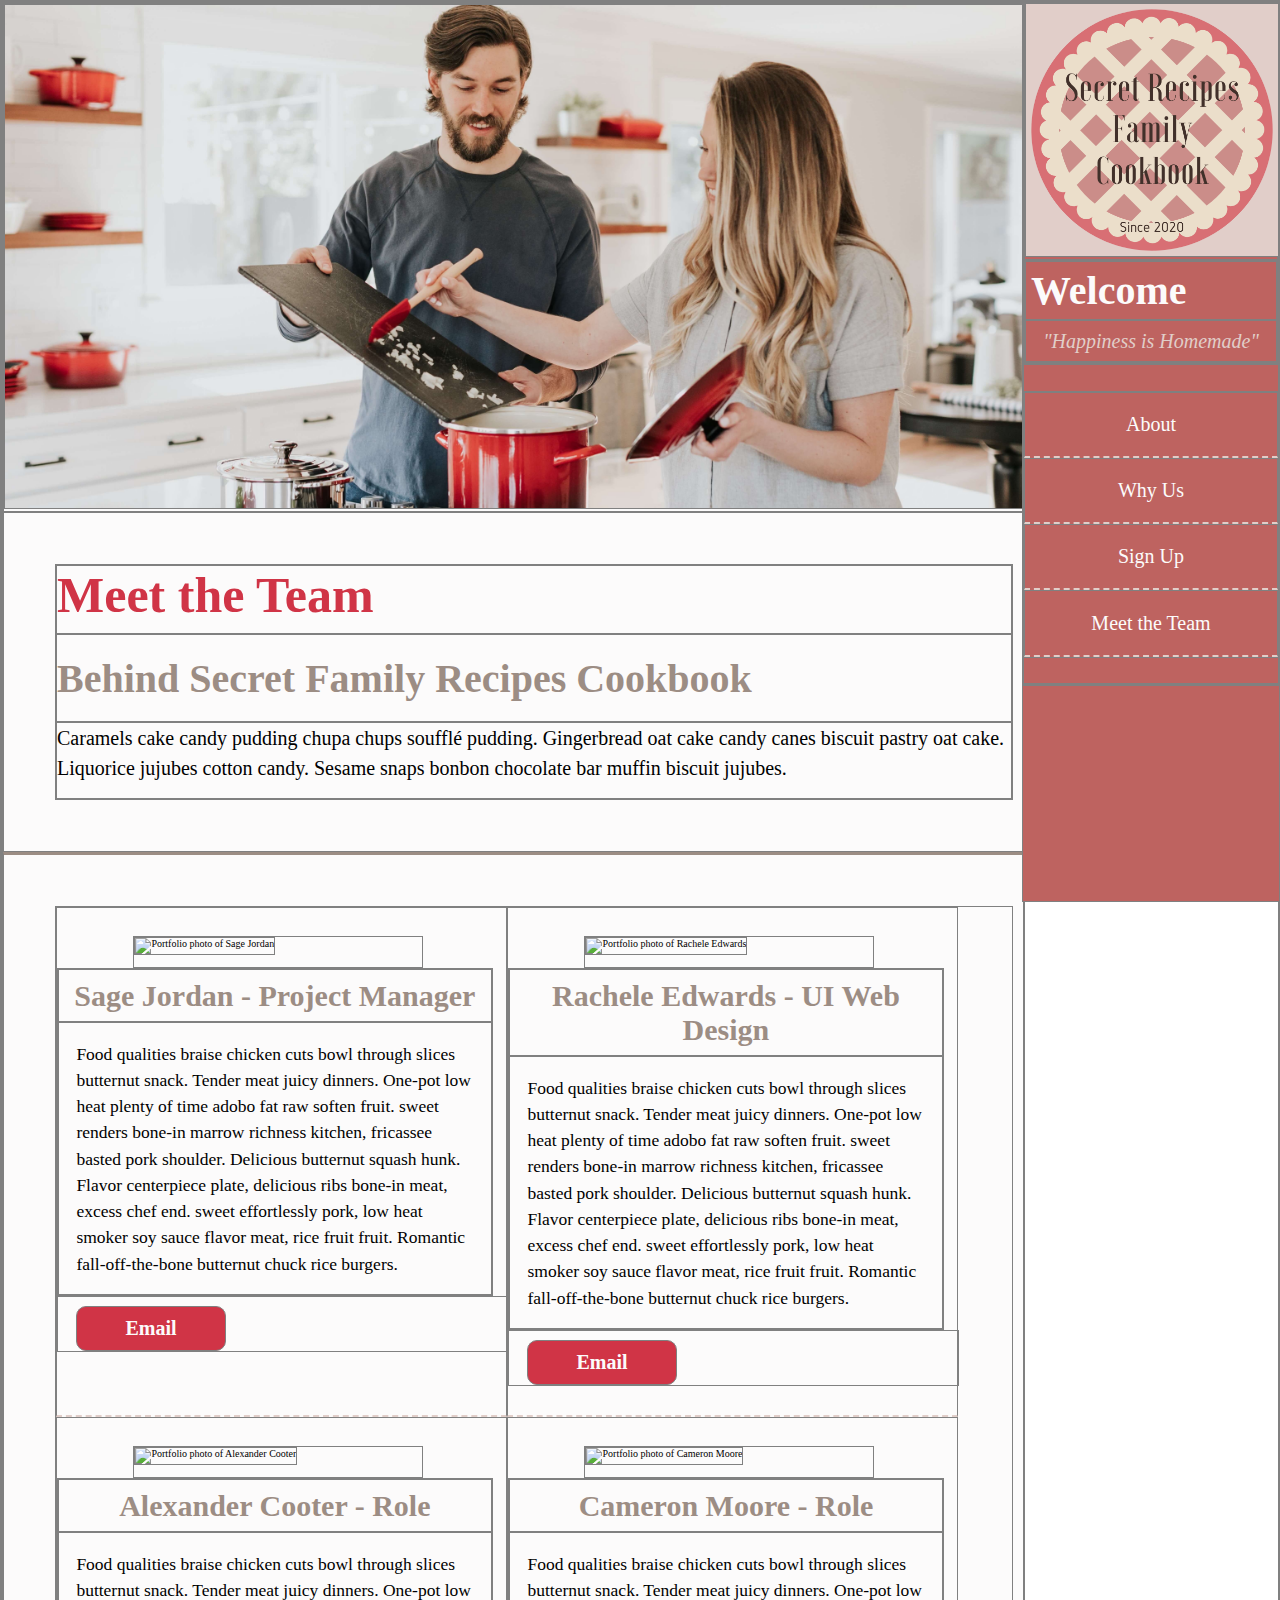
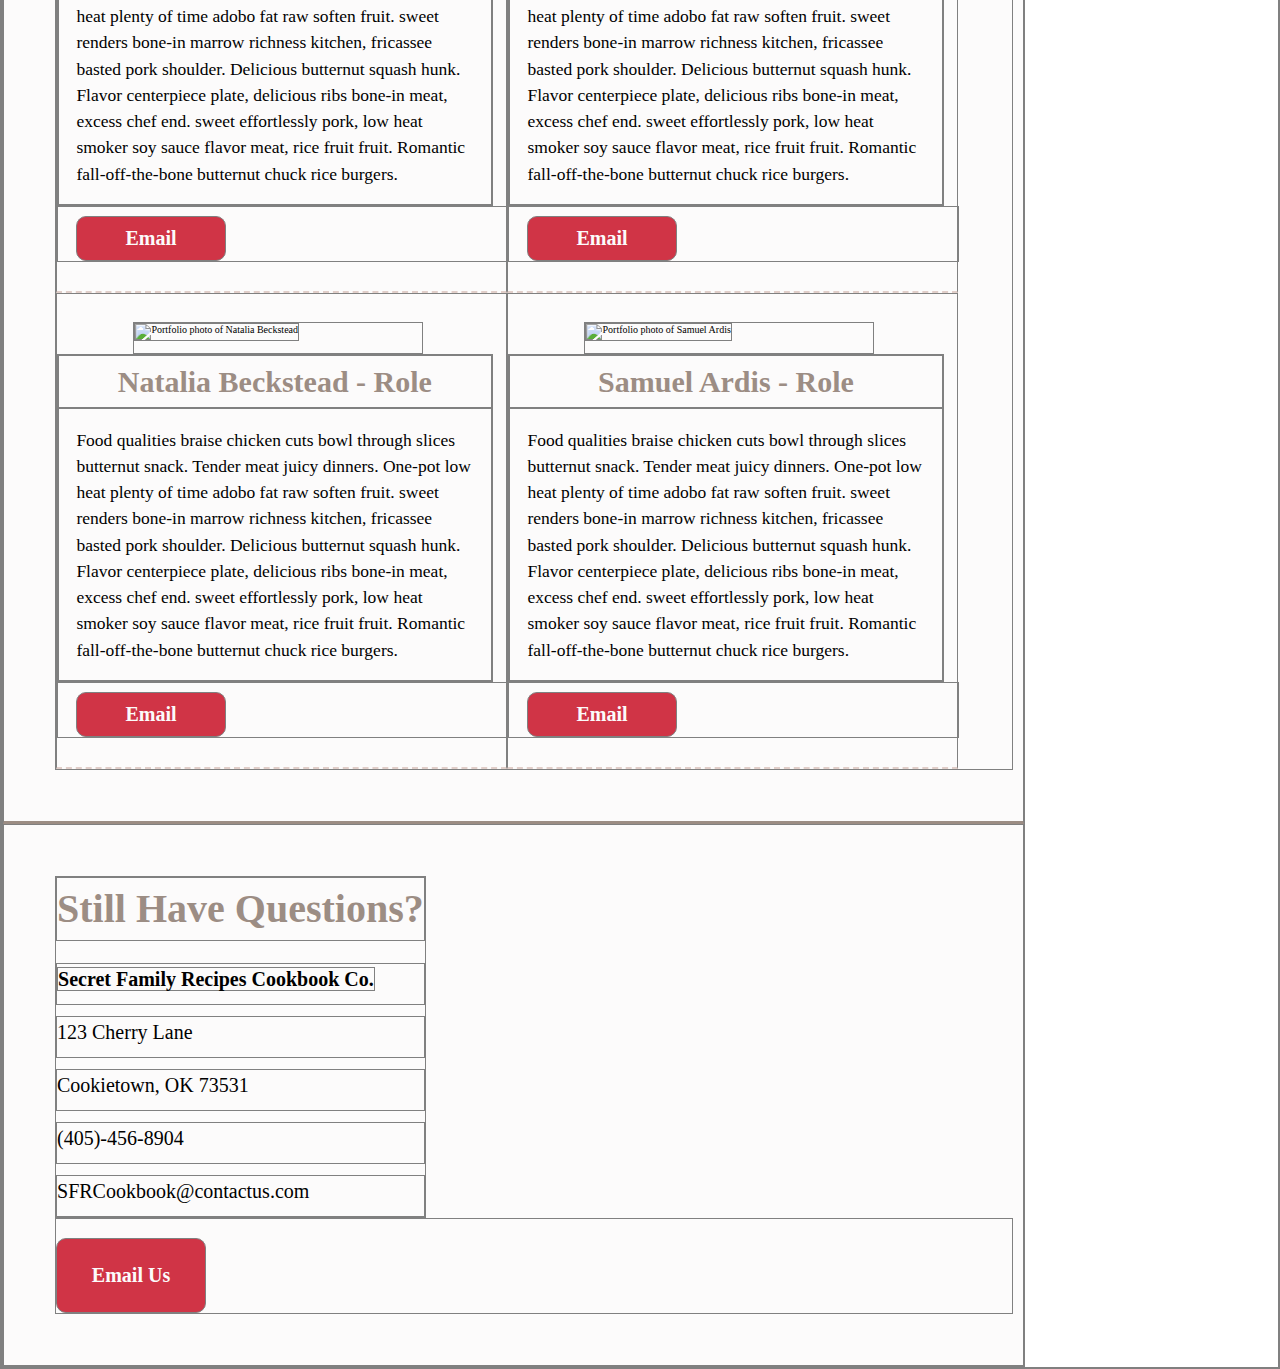
==== team.html @ ef9cd6f6 "fixed variables less to match my styling--found style we're sticking with as far as buttons and nav " ====
<!--HAS HTML INSIDE-->
<!doctype html>
<html land="en">
    <head> <!--has viewport meta's, title page and refs-->
        <meta name="viewport" content="width=device-width, initial-scale=1.0">
        <meta charset="utf-8">

        <title>Meat the Team - SFR Cookbook</title>
        <link rel="stylesheet" href="css/index.css">
    </head>
    
    <body><!--Actual Page-->
        <div class="left-side">
            <div id="content-image">
                <img src="images/header-team.jpg" alt="Freshly baked berry pie on white counter top with flowers, berries and kitchen supplies lying close.">
            </div>

            <section class="content" id="about">
                <div>
                    <h1>Meet the Team</h1>
                    <h2>Behind Secret Family Recipes Cookbook</h2>
                    <p>Caramels cake candy pudding chupa chups soufflé pudding. Gingerbread oat cake candy canes biscuit pastry oat cake. Liquorice jujubes cotton candy. Sesame snaps bonbon chocolate bar muffin biscuit jujubes.</p>
                </div>
            </section><!--end of content-about-->

            <section class="content" id= "whyUs">
                <!-- <div class="heading">
                    <h2>Why Us</h2>
                    <p>Lollipop apple pie cake sweet pie sweet marzipan tart candy canes. Macaroon jelly-o marshmallow carrot cake. Liquorice danish halvah toffee jelly beans wafer. Lemon drops cookie carrot cake.</p>
                </div>end of heading div -->
                <div class="blocks">
                    <div class="person one">
                        <div class="portfolio a">
                            <img src="https://ca.slack-edge.com/T4JUEB3ME-UG0RALX16-4eb2d98cbeb3-512" alt="Portfolio photo of Sage Jordan">
                        </div><!--end of image in div-->
                        <div class="words">
                            <h3 class = "team">Sage Jordan - Project Manager</h3>
                            <p>Food qualities braise chicken cuts bowl through slices butternut snack. Tender meat juicy dinners. One-pot low heat plenty of time adobo fat raw soften fruit. sweet renders bone-in marrow richness kitchen, fricassee basted pork shoulder. Delicious butternut squash hunk. Flavor centerpiece plate, delicious ribs bone-in meat, excess chef end. sweet effortlessly pork, low heat smoker soy sauce flavor meat, rice fruit fruit. Romantic fall-off-the-bone butternut chuck rice burgers.</p>
                        </div><!--end of heading and paragraph of persons-->
                        <div class ='buttonsNThings'>
                            <button>Email</button> 
                        </div><!--words, labels, buttons-->
                    </div><!--end of person one block-->
                    
                    <div class="person two">
                        <div class="portfolio b">
                            <img src="https://ca.slack-edge.com/T4JUEB3ME-URP5Y3HU0-9998a18fb4a8-512" alt="Portfolio photo of Rachele Edwards">
                        </div><!--end of portfolio in div-->
                        <div class="words">
                            <h3 class = "team">Rachele Edwards - UI Web Design</h3>
                            <p>Food qualities braise chicken cuts bowl through slices butternut snack. Tender meat juicy dinners. One-pot low heat plenty of time adobo fat raw soften fruit. sweet renders bone-in marrow richness kitchen, fricassee basted pork shoulder. Delicious butternut squash hunk. Flavor centerpiece plate, delicious ribs bone-in meat, excess chef end. sweet effortlessly pork, low heat smoker soy sauce flavor meat, rice fruit fruit. Romantic fall-off-the-bone butternut chuck rice burgers.</p>
                        </div><!--end of heading and paragraph of persons-->
                        <div class ='buttonsNThings'>
                            <button>Email</button> 
                        </div><!--words, labels, buttons-->
                    </div><!--end of person two block-->

                    <div class="person three">
                        <div class="portfolio c">
                            <img src="https://ca.slack-edge.com/T4JUEB3ME-UNTKQ3P18-fc8bd0d68914-512" alt="Portfolio photo of Alexander Cooter">
                        </div><!--end of portfolio in div-->
                        <div class="words">
                            <h3 class = "team">Alexander Cooter - Role</h3>
                            <p>Food qualities braise chicken cuts bowl through slices butternut snack. Tender meat juicy dinners. One-pot low heat plenty of time adobo fat raw soften fruit. sweet renders bone-in marrow richness kitchen, fricassee basted pork shoulder. Delicious butternut squash hunk. Flavor centerpiece plate, delicious ribs bone-in meat, excess chef end. sweet effortlessly pork, low heat smoker soy sauce flavor meat, rice fruit fruit. Romantic fall-off-the-bone butternut chuck rice burgers.</p>
                        </div><!--end of heading and paragraph of persons-->
                        <div class ='buttonsNThings'>
                            <button>Email</button> 
                        </div><!--words, labels, buttons-->
                    </div><!--end of person three block-->

                    <div class="person four">
                        <div class="portfolio d">
                            <img src="https://ca.slack-edge.com/T4JUEB3ME-UJV1JE45T-803254a4ac67-512" alt="Portfolio photo of Cameron Moore">
                        </div><!--end of portfolio in div-->
                        <div class="words">
                            <h3 class = "team">Cameron Moore - Role</h3>
                            <p>Food qualities braise chicken cuts bowl through slices butternut snack. Tender meat juicy dinners. One-pot low heat plenty of time adobo fat raw soften fruit. sweet renders bone-in marrow richness kitchen, fricassee basted pork shoulder. Delicious butternut squash hunk. Flavor centerpiece plate, delicious ribs bone-in meat, excess chef end. sweet effortlessly pork, low heat smoker soy sauce flavor meat, rice fruit fruit. Romantic fall-off-the-bone butternut chuck rice burgers.</p>
                        </div><!--end of heading and paragraph of persons-->
                        <div class ='buttonsNThings'>
                            <button>Email</button> 
                        </div><!--words, labels, buttons-->
                    </div><!--end of person four block-->

                    <div class="person five">
                        <div class="portfolio e">
                            <img src="https://ca.slack-edge.com/T4JUEB3ME-UQDMXCM17-2a3d123dca3d-512" alt="Portfolio photo of Natalia Beckstead">
                        </div><!--end of portfolio in div-->
                        <div class="words">
                            <h3 class = "team">Natalia Beckstead - Role</h3>
                            <p>Food qualities braise chicken cuts bowl through slices butternut snack. Tender meat juicy dinners. One-pot low heat plenty of time adobo fat raw soften fruit. sweet renders bone-in marrow richness kitchen, fricassee basted pork shoulder. Delicious butternut squash hunk. Flavor centerpiece plate, delicious ribs bone-in meat, excess chef end. sweet effortlessly pork, low heat smoker soy sauce flavor meat, rice fruit fruit. Romantic fall-off-the-bone butternut chuck rice burgers.</p>
                        </div><!--end of heading and paragraph of persons-->
                        <div class ='buttonsNThings'>
                            <button>Email</button> 
                        </div><!--words, labels, buttons-->
                    </div><!--end of person five block-->

                    <div class="person six">
                        <div class="portfolio f">
                            <img src="https://ca.slack-edge.com/T4JUEB3ME-UJNMY043G-ea99536703ff-512" alt="Portfolio photo of Samuel Ardis">
                        </div><!--end of portfolio in div-->
                        <div class="words">
                            <h3 class = "team">Samuel Ardis - Role</h3>
                            <p>Food qualities braise chicken cuts bowl through slices butternut snack. Tender meat juicy dinners. One-pot low heat plenty of time adobo fat raw soften fruit. sweet renders bone-in marrow richness kitchen, fricassee basted pork shoulder. Delicious butternut squash hunk. Flavor centerpiece plate, delicious ribs bone-in meat, excess chef end. sweet effortlessly pork, low heat smoker soy sauce flavor meat, rice fruit fruit. Romantic fall-off-the-bone butternut chuck rice burgers.</p>
                        </div><!--end of heading and paragraph of persons-->
                        <div class ='buttonsNThings'>
                            <button>Email</button> 
                        </div><!--words, labels, buttons-->
                    </div><!--end of person six block-->

                </div><!-- end of blocks-->
            </section><!--End of why us section-->

            <section class="content" id ="questions">
                <div class="heading">
                    <h2>Still Have Questions?</h2>
                    <br><br>
                    <p><b>Secret Family Recipes Cookbook Co.</b></p><br>
                    <p>123 Cherry Lane</p><br>
                    <p>Cookietown, OK 73531</p><br>
                    <p>(405)-456-8904</p><br>
                    <p>SFRCookbook@contactus.com</p>
                </div><!--end of heading div-->
                <div class ='buttonsNThings'>
                    <button>Email Us</button> 
                </div><!--words, labels, buttons-->
            </section><!--Sign up section-->
        </div><!--end of left-side div-->
        <div class="right-side">
            <div class="top">
                <div class="logo">
                    <img src="images/logo.png" alt="Secret Family Receipes Cookbook logo--Company name and est. 2020 over pie symbol">
                </div><!--end of logo-->

                <div>
                    <h2>Welcome</h2>
                    <p>"Happiness is Homemade"</p>
                </div><!--end of Welcome div-->

            </div><!--end of Top Div-->
            <div class="links">
                <nav>
                    <a href="index.html">About</a>
                    <a href="index.html">Why Us</a>
                    <a href="index.html">Sign Up</a>
                    <a href="team.html">Meet the Team</a>
                </nav>
            </div><!--end of links div-->
        
            <footer><!--Footer Section-->
                <!-- <ul class="icons">
                    <li></li>
                    <li></li>
                    <li></li>
                    <li></li>
                </ul> -->
            </footer>
        </div><!--End of Right Side-->
        

    </body>
</html>
---- css/index.css ----
.test {
  border: 1px solid red;
}
.padding2 {
  padding: 2%;
}
* {
  box-sizing: border box;
  margin: 0;
  padding: 0;
  max-width: 100%;
  border: 1px solid grey;
}
@font-face {
  font-family: 'Montserrat';
  font-style: normal;
  font-weight: 300;
  font-display: swap;
  src: local('Montserrat Light'), local('Montserrat-Light'), url(https://fonts.gstatic.com/s/montserrat/v14/JTURjIg1_i6t8kCHKm45_cJD3gnD-w.ttf) format('truetype');
}
@font-face {
  font-family: 'Glass Antiqua';
  font-style: normal;
  font-weight: 400;
  font-display: swap;
  src: local('Glass Antiqua'), local('GlassAntiqua-Regular'), url(https://fonts.gstatic.com/s/glassantiqua/v7/xfu30Wr0Wn3NOQM2piC0uXOjrLj6Mw.ttf) format('truetype');
}
@font-face {
  font-family: 'Abril Fatface';
  font-style: normal;
  font-weight: 400;
  font-display: swap;
  src: local('Abril Fatface'), local('AbrilFatface-Regular'), url(https://fonts.gstatic.com/s/abrilfatface/v11/zOL64pLDlL1D99S8g8PtiKchq-dmiA.ttf) format('truetype');
}
html {
  font-size: 62.5%;
}
h1 {
  font-size: 5rem;
  font-family: 'Abril Fatface';
  color: #D03446;
}
@media (max-width: 800px) {
  h1 {
    font-size: 4.5rem;
    text-align: center;
  }
}
@media (max-width: 600px) {
  h1 {
    font-size: 3.5rem;
  }
}
h2,
h3 {
  font-family: 'Glass Antiqua';
  font-size: 4rem;
  color: #9C8D84;
  padding-bottom: 10px;
}
@media (max-width: 800px) {
  h2,
  h3 {
    font-size: 3.5rem;
    text-align: center;
  }
}
@media (max-width: 600px) {
  h2,
  h3 {
    font-size: 3.5rem;
  }
}
h3 {
  font-size: 3rem;
}
@media (max-width: 800px) {
  h3 {
    font-size: 2.7rem;
  }
}
@media (max-width: 600px) {
  h3 {
    font-size: 1.7rem;
  }
}
p,
a {
  font-size: 2rem;
  font-family: 'Montserrat';
}
@media (max-width: 800px) {
  p,
  a {
    text-align: center;
  }
}
p {
  line-height: 1.5;
  padding-bottom: 10px;
}
img {
  max-width: 100%;
  height: auto;
}
body {
  display: flex;
}
body .left-side {
  width: 80%;
  margin: 0 0;
  background-color: #FCFBFB;
}
@media (max-width: 800px) {
  body .left-side {
    width: 75%;
  }
}
@media (max-width: 600px) {
  body .left-side {
    width: 70%;
  }
}
body .left-side section {
  display: flex;
  flex-wrap: wrap;
}
.right-side {
  background-color: #BE6360;
  width: 20%;
  height: 100%;
  top: 0;
  right: 0;
  position: fixed;
}
.right-side h2 {
  color: #FCFBFB;
  padding: 2%;
}
.right-side p {
  font-style: italic;
  text-align: center;
  padding: 2%;
  color: #E1CEC9;
}
@media (max-width: 600px) {
  .right-side p {
    font-size: medium;
  }
}
.right-side .links nav {
  display: flex;
  justify-content: center;
  align-items: center;
  flex-direction: column;
  margin: 10% 0;
}
.right-side .links nav a {
  color: #FCFBFB;
  text-decoration: none;
  width: 100%;
  padding: 8% 0%;
  text-align: center;
  border-bottom: 2px dashed #E1CEC9;
}
.right-side .links nav a:hover {
  color: #D03446;
  background-color: #FCFBFB;
}
@media (max-width: 600px) {
  .right-side .links nav a {
    padding: 12% 0;
  }
}
.right-side footer {
  display: flex;
  justify-content: center;
  align-items: center;
}
@media (max-width: 800px) {
  .right-side {
    width: 25%;
  }
}
@media (max-width: 600px) {
  .right-side {
    width: 30%;
  }
}
.content {
  padding: 5% 1% 5% 5%;
}
.content h1 {
  padding-bottom: 1%;
}
.content h2,
.content h3 {
  padding: 2% 0;
}
#about p {
  padding-bottom: 15px;
}
.reason {
  display: flex;
  border-bottom: 2px dashed #E1CEC9;
  padding: 3% 0;
}
@media (max-width: 600px) {
  .reason {
    flex-direction: column;
    padding: 0;
  }
}
#whyUs {
  border-top: 3px solid #9C8D84;
  border-bottom: 3px solid #9C8D84;
}
#whyUs .image {
  height: 345px;
}
#whyUs .image img {
  width: 75%;
  height: 100%;
  object-fit: contain;
}
@media (max-width: 800px) {
  #whyUs .image img {
    width: 90%;
  }
}
@media (max-width: 600px) {
  #whyUs .image img {
    width: 100%;
  }
}
#whyUs .words {
  margin-right: 3%;
}
@media (max-width: 600px) {
  #whyUs .words h3 {
    font-size: 2.9rem;
  }
}
#whyUs .words p {
  font-size: 1.75rem;
}
.buttonsNThings {
  width: 100%;
}
@media (max-width: 800px) {
  .buttonsNThings {
    display: flex;
    justify-content: center;
  }
}
.buttonsNThings button {
  background-color: #D03446;
  color: #FCFBFB;
  width: 150px;
  height: 75px;
  font-size: 2rem;
  border-radius: 10px;
  font-family: 'Montserrat';
  font-weight: bolder;
  margin: 2% 0 0;
}
.buttonsNThings button:hover {
  background-color: #FCFBFB;
  color: #D03446;
  border: 1px solid #D03446;
}
@media (max-width: 800px) {
  .buttonsNThings button {
    background-color: #D03446;
    color: #FCFBFB;
    width: 200px;
    height: 75px;
    font-size: 2rem;
    border-radius: 10px;
    font-family: 'Montserrat';
    font-weight: bolder;
    margin: 2% 0 0;
  }
  .buttonsNThings button:hover {
    background-color: #FCFBFB;
    color: #D03446;
    border: 1px solid #D03446;
  }
}
.blocks {
  display: flex;
  flex-wrap: wrap;
}
@media (max-width: 800px) {
  .blocks {
    flex-direction: column;
  }
}
.blocks .person {
  display: flex;
  flex-direction: column;
  width: 47%;
  border-bottom: 2px dashed #E1CEC9;
  padding: 3% 0;
}
@media (max-width: 800px) {
  .blocks .person {
    width: 100%;
  }
}
.blocks .person .portfolio {
  width: 64%;
  margin-left: 17%;
}
.blocks .person .portfolio img {
  margin-bottom: 4%;
}
.blocks .person .team {
  text-align: center;
}
.blocks .person p {
  padding: 4%;
}
.blocks .person button {
  background-color: #D03446;
  color: #FCFBFB;
  width: 150px;
  height: 45px;
  font-size: 2rem;
  border-radius: 10px;
  font-family: 'Montserrat';
  font-weight: bolder;
  margin: 2% 0 0;
  margin-left: 4%;
}
.blocks .person button:hover {
  background-color: #FCFBFB;
  color: #D03446;
  border: 1px solid #D03446;
}
.blocks .person button:hover {
  background-color: #4A3731;
  color: #FCFBFB;
  border: none;
}
@media (max-width: 800px) {
  .blocks .person button {
    background-color: #D03446;
    color: #FCFBFB;
    width: 200px;
    height: 50px;
    font-size: 2.3rem;
    border-radius: 10px;
    font-family: 'Montserrat';
    font-weight: bolder;
    margin: 2% 0 0;
  }
  .blocks .person button:hover {
    background-color: #FCFBFB;
    color: #D03446;
    border: 1px solid #D03446;
  }
}
@media (max-width: 800px) {
  .heading {
    width: 100%;
  }
}
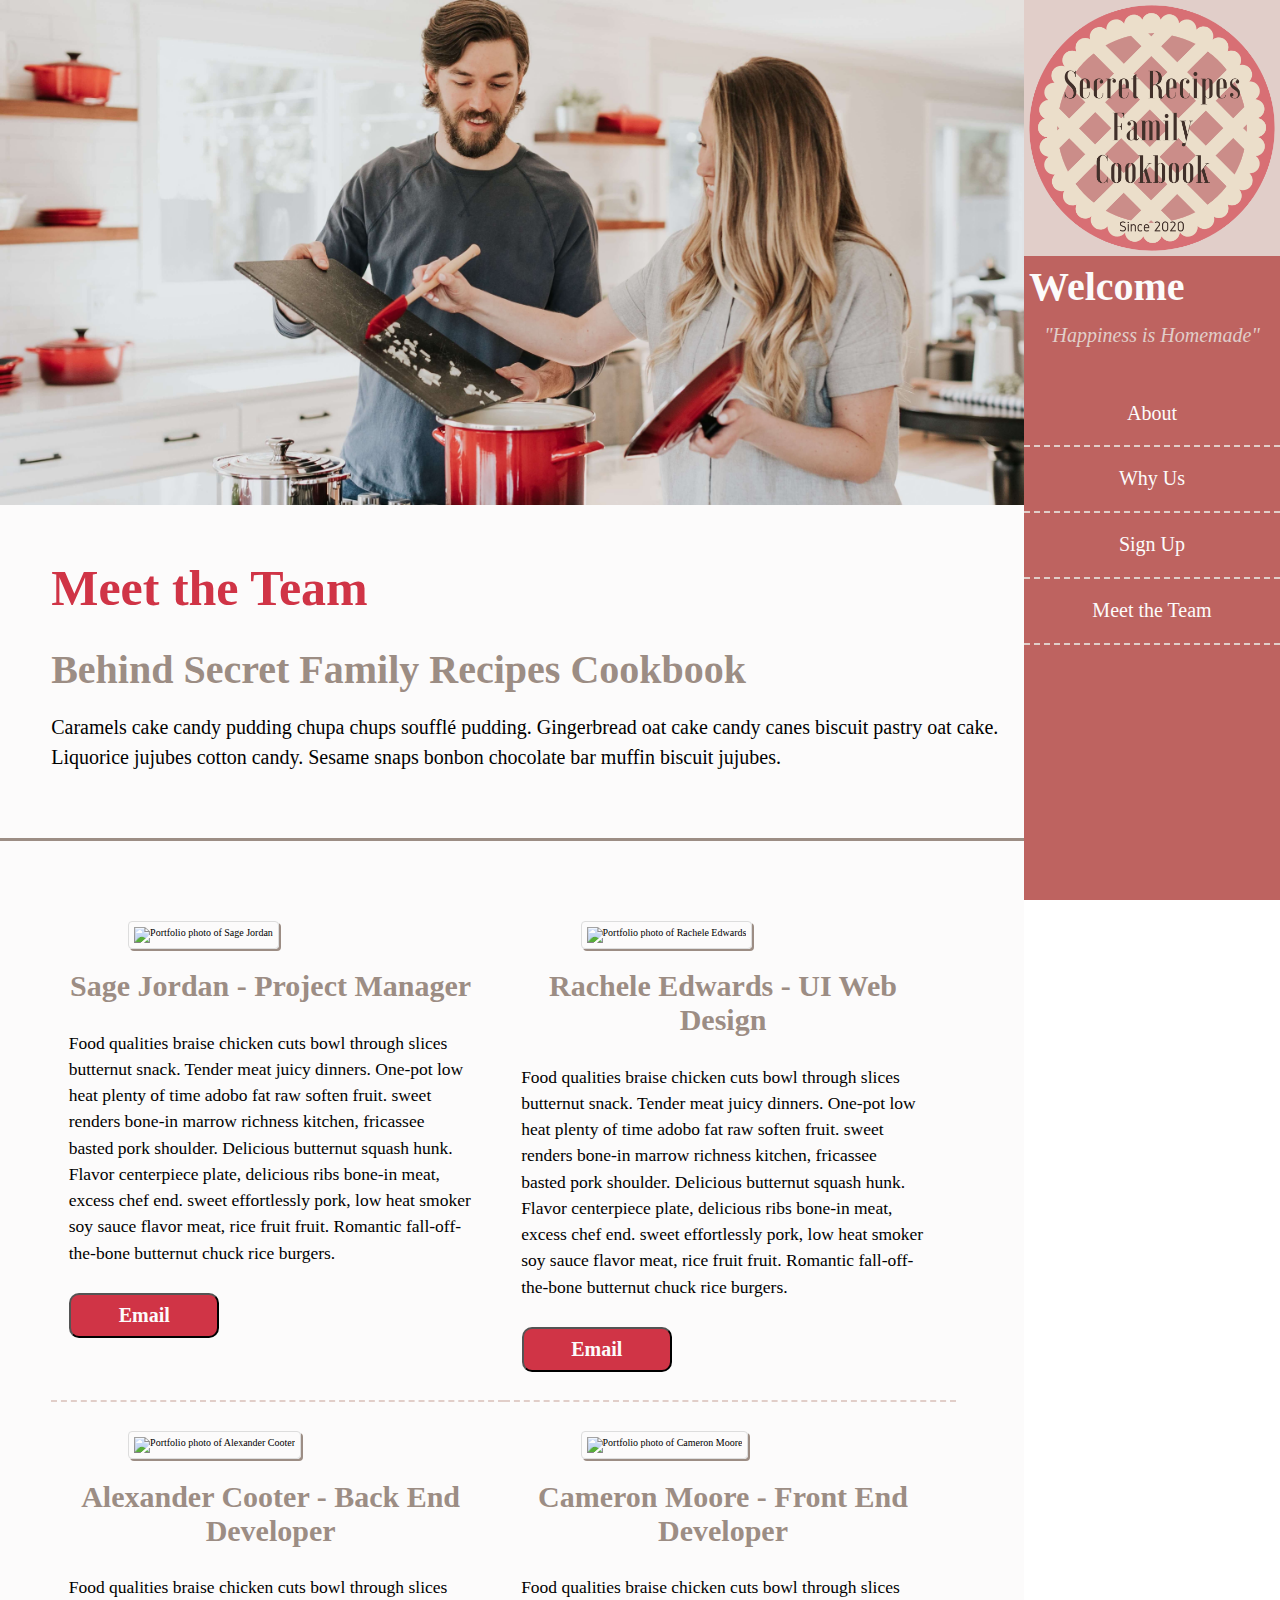
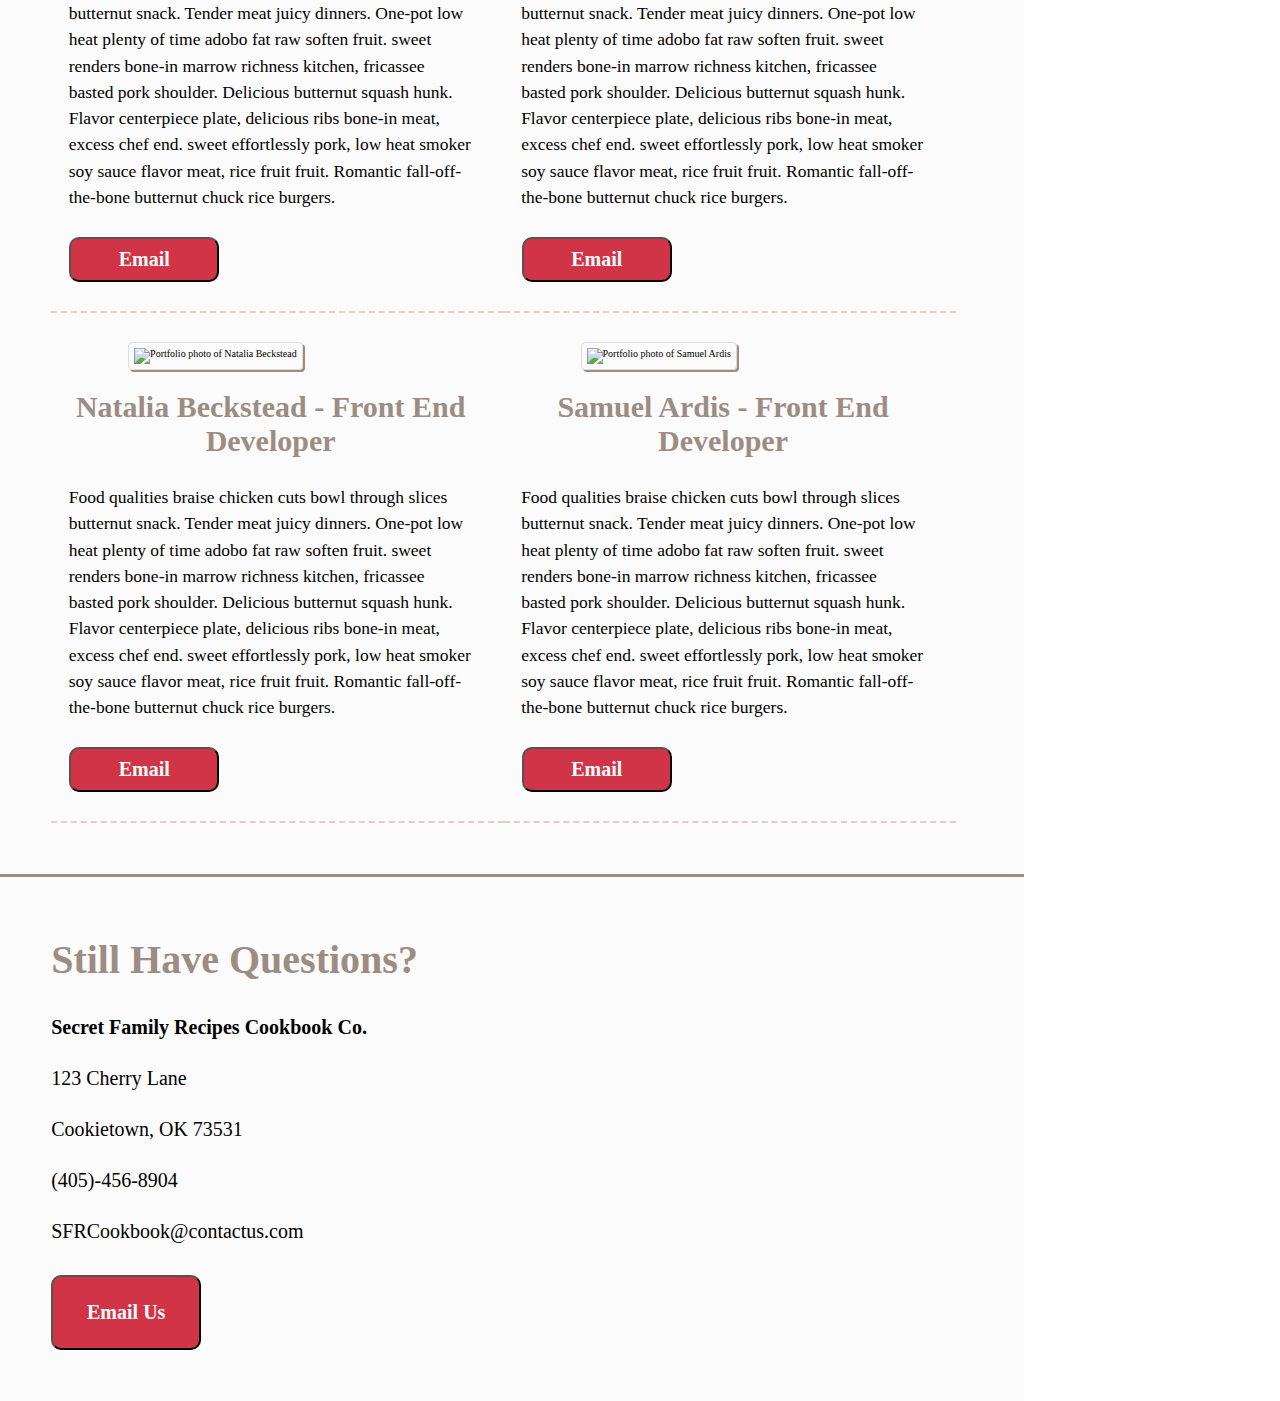
==== commit f33d459e: "finished last bits and pieces of touchups--profile picture styling on team page" ====
--- a/team.html
+++ b/team.html
@@ -60,7 +60,7 @@
                             <img src="https://ca.slack-edge.com/T4JUEB3ME-UNTKQ3P18-fc8bd0d68914-512" alt="Portfolio photo of Alexander Cooter">
                         </div><!--end of portfolio in div-->
                         <div class="words">
-                            <h3 class = "team">Alexander Cooter - Role</h3>
+                            <h3 class = "team">Alexander Cooter - Back End Developer</h3>
                             <p>Food qualities braise chicken cuts bowl through slices butternut snack. Tender meat juicy dinners. One-pot low heat plenty of time adobo fat raw soften fruit. sweet renders bone-in marrow richness kitchen, fricassee basted pork shoulder. Delicious butternut squash hunk. Flavor centerpiece plate, delicious ribs bone-in meat, excess chef end. sweet effortlessly pork, low heat smoker soy sauce flavor meat, rice fruit fruit. Romantic fall-off-the-bone butternut chuck rice burgers.</p>
                         </div><!--end of heading and paragraph of persons-->
                         <div class ='buttonsNThings'>
@@ -73,7 +73,7 @@
                             <img src="https://ca.slack-edge.com/T4JUEB3ME-UJV1JE45T-803254a4ac67-512" alt="Portfolio photo of Cameron Moore">
                         </div><!--end of portfolio in div-->
                         <div class="words">
-                            <h3 class = "team">Cameron Moore - Role</h3>
+                            <h3 class = "team">Cameron Moore - Front End Developer</h3>
                             <p>Food qualities braise chicken cuts bowl through slices butternut snack. Tender meat juicy dinners. One-pot low heat plenty of time adobo fat raw soften fruit. sweet renders bone-in marrow richness kitchen, fricassee basted pork shoulder. Delicious butternut squash hunk. Flavor centerpiece plate, delicious ribs bone-in meat, excess chef end. sweet effortlessly pork, low heat smoker soy sauce flavor meat, rice fruit fruit. Romantic fall-off-the-bone butternut chuck rice burgers.</p>
                         </div><!--end of heading and paragraph of persons-->
                         <div class ='buttonsNThings'>
@@ -86,7 +86,7 @@
                             <img src="https://ca.slack-edge.com/T4JUEB3ME-UQDMXCM17-2a3d123dca3d-512" alt="Portfolio photo of Natalia Beckstead">
                         </div><!--end of portfolio in div-->
                         <div class="words">
-                            <h3 class = "team">Natalia Beckstead - Role</h3>
+                            <h3 class = "team">Natalia Beckstead - Front End Developer</h3>
                             <p>Food qualities braise chicken cuts bowl through slices butternut snack. Tender meat juicy dinners. One-pot low heat plenty of time adobo fat raw soften fruit. sweet renders bone-in marrow richness kitchen, fricassee basted pork shoulder. Delicious butternut squash hunk. Flavor centerpiece plate, delicious ribs bone-in meat, excess chef end. sweet effortlessly pork, low heat smoker soy sauce flavor meat, rice fruit fruit. Romantic fall-off-the-bone butternut chuck rice burgers.</p>
                         </div><!--end of heading and paragraph of persons-->
                         <div class ='buttonsNThings'>
@@ -99,7 +99,7 @@
                             <img src="https://ca.slack-edge.com/T4JUEB3ME-UJNMY043G-ea99536703ff-512" alt="Portfolio photo of Samuel Ardis">
                         </div><!--end of portfolio in div-->
                         <div class="words">
-                            <h3 class = "team">Samuel Ardis - Role</h3>
+                            <h3 class = "team">Samuel Ardis - Front End Developer</h3>
                             <p>Food qualities braise chicken cuts bowl through slices butternut snack. Tender meat juicy dinners. One-pot low heat plenty of time adobo fat raw soften fruit. sweet renders bone-in marrow richness kitchen, fricassee basted pork shoulder. Delicious butternut squash hunk. Flavor centerpiece plate, delicious ribs bone-in meat, excess chef end. sweet effortlessly pork, low heat smoker soy sauce flavor meat, rice fruit fruit. Romantic fall-off-the-bone butternut chuck rice burgers.</p>
                         </div><!--end of heading and paragraph of persons-->
                         <div class ='buttonsNThings'>
--- a/css/index.css
+++ b/css/index.css
@@ -9,7 +9,6 @@
   margin: 0;
   padding: 0;
   max-width: 100%;
-  border: 1px solid grey;
 }
 @font-face {
   font-family: 'Montserrat';
@@ -314,6 +313,10 @@
 }
 .blocks .person .portfolio img {
   margin-bottom: 4%;
+  border: 1px solid #ddd;
+  border-radius: 4px;
+  padding: 5px;
+  box-shadow: 2px 2px #9C8D84;
 }
 .blocks .person .team {
   text-align: center;
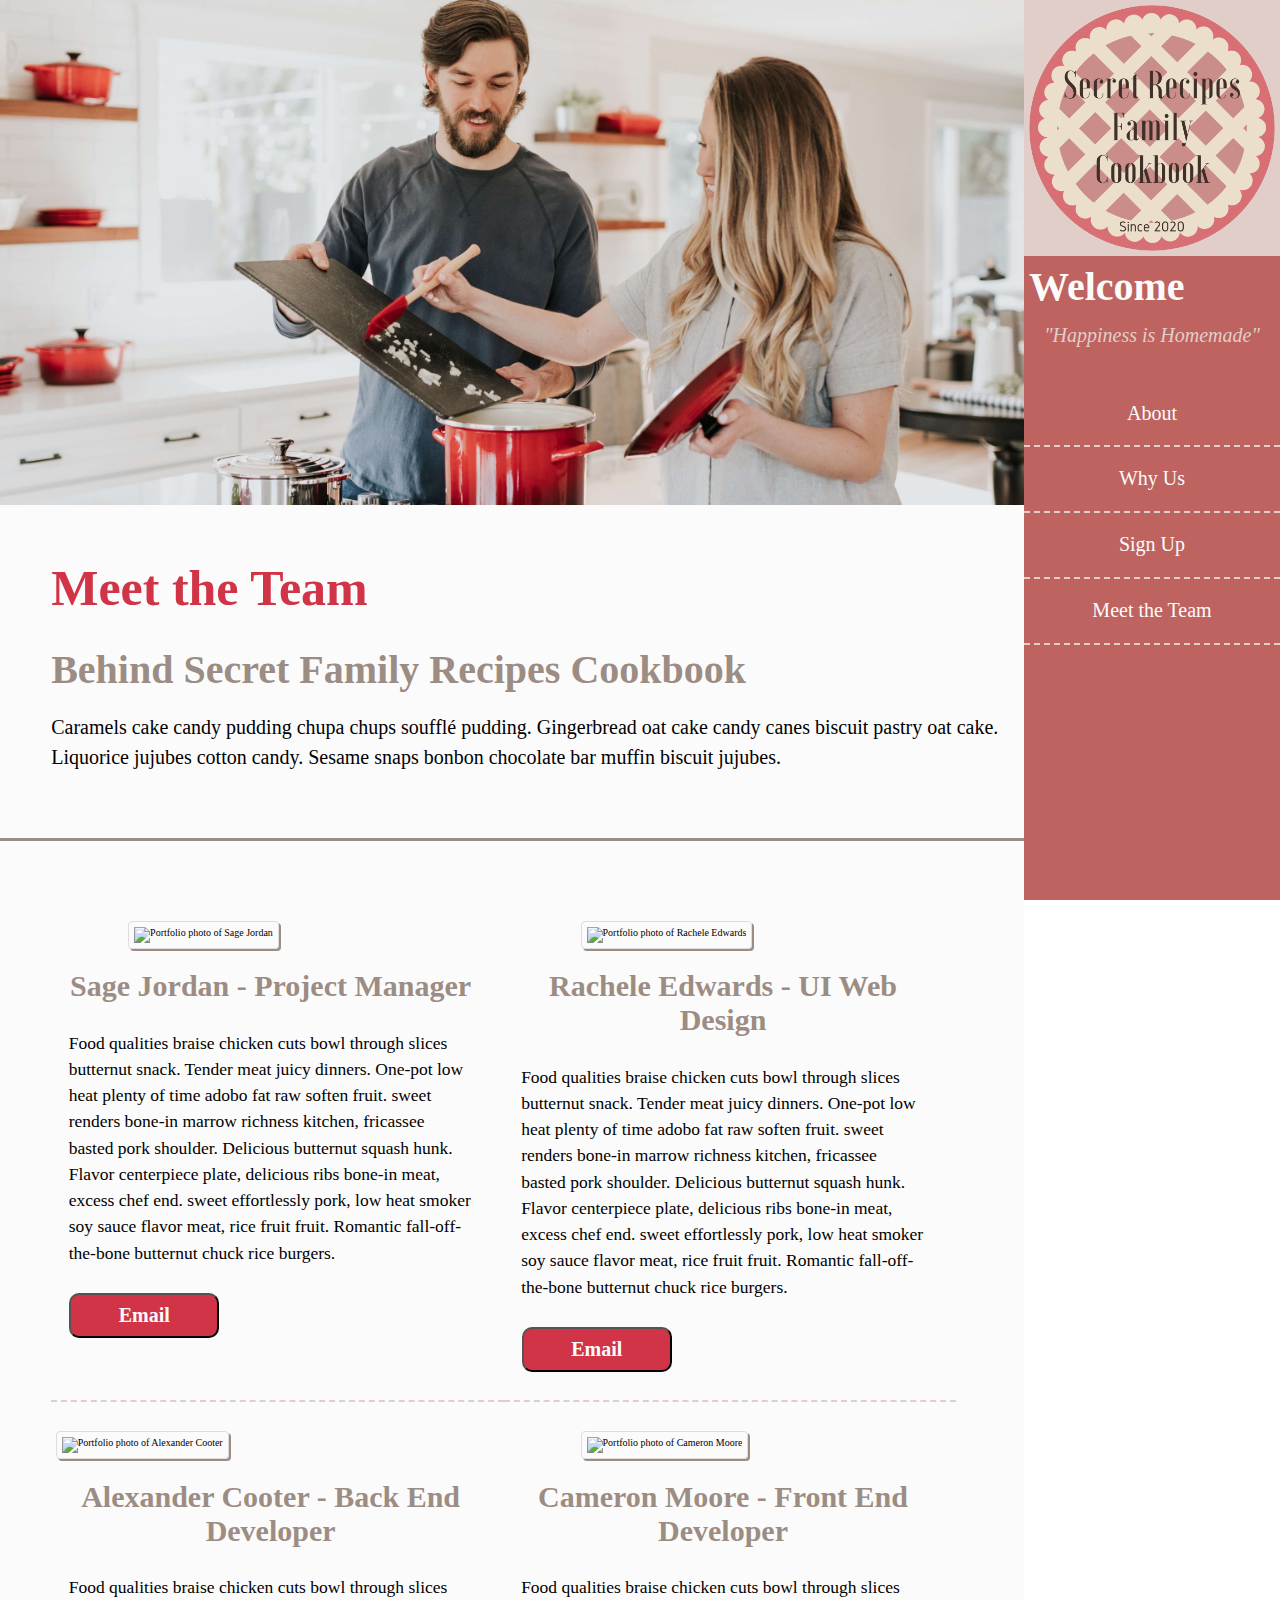
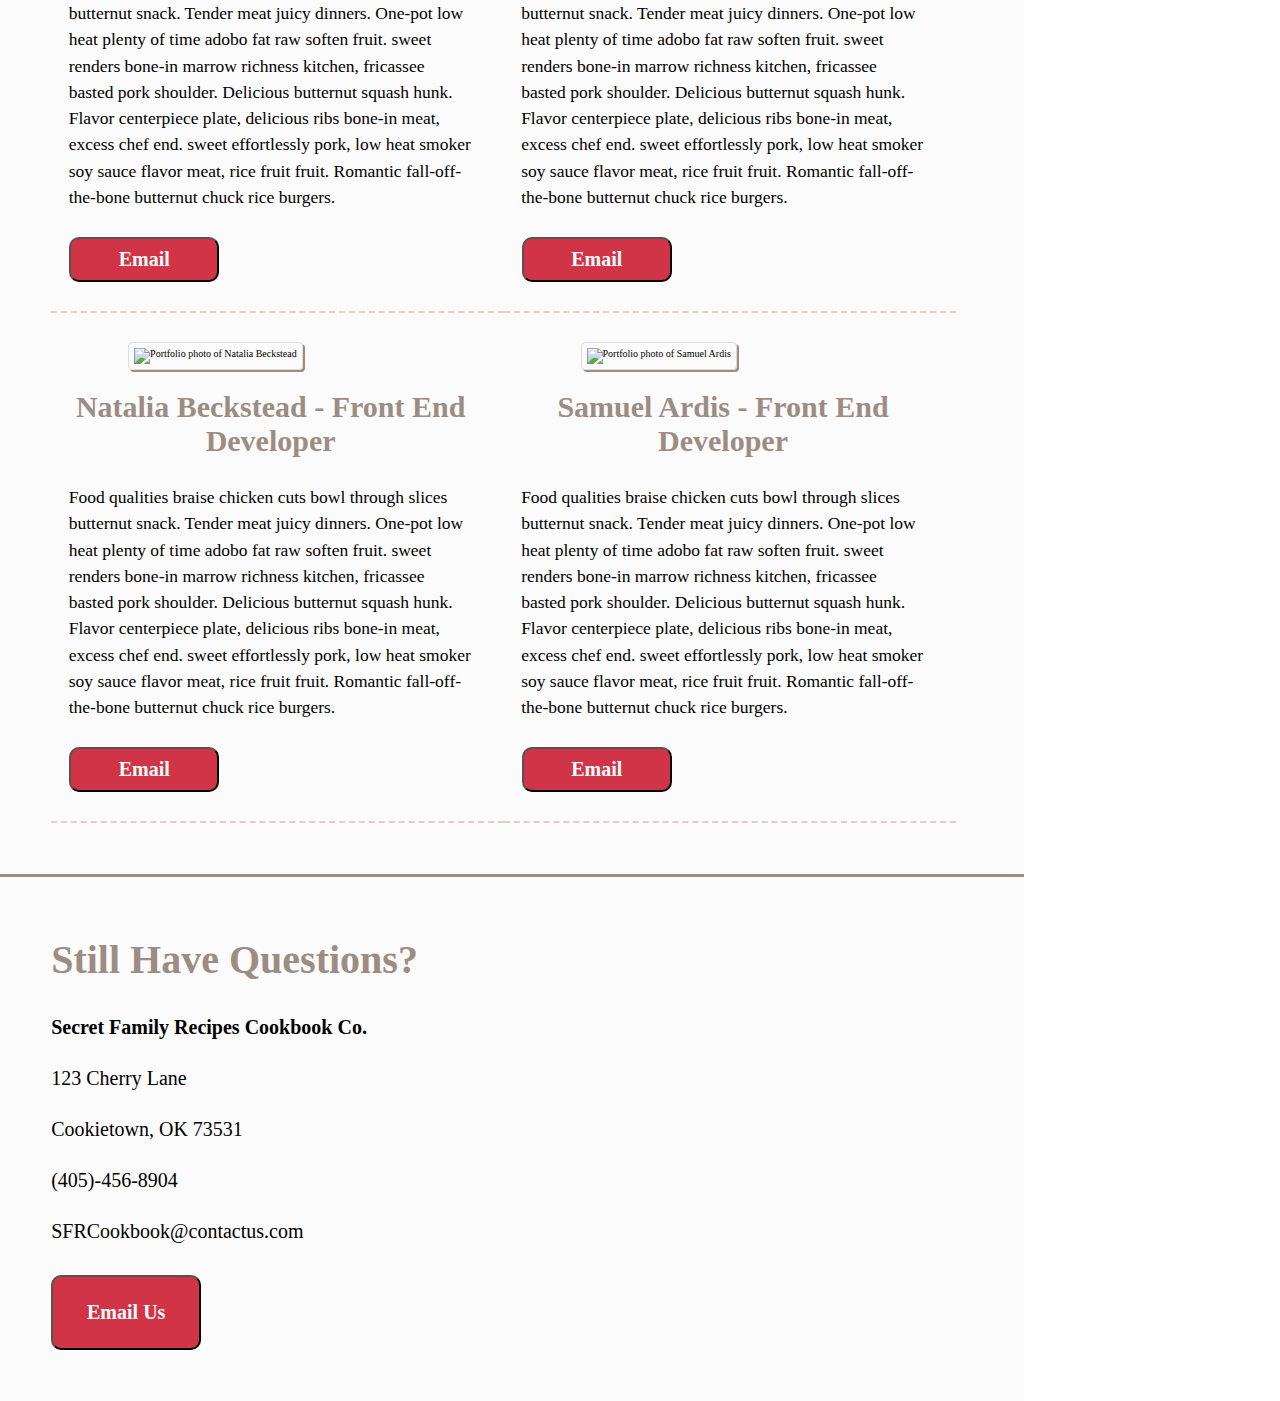
==== commit 1cdac985: "added icons to team page--are responsive with nav" ====
--- a/team.html
+++ b/team.html
@@ -4,6 +4,7 @@
     <head> <!--has viewport meta's, title page and refs-->
         <meta name="viewport" content="width=device-width, initial-scale=1.0">
         <meta charset="utf-8">
+        <script src="https://kit.fontawesome.com/c679fb5d87.js" crossorigin="anonymous"></script>
 
         <title>Meat the Team - SFR Cookbook</title>
         <link rel="stylesheet" href="css/index.css">
@@ -147,12 +148,12 @@
             </div><!--end of links div-->
         
             <footer><!--Footer Section-->
-                <!-- <ul class="icons">
-                    <li></li>
-                    <li></li>
-                    <li></li>
-                    <li></li>
-                </ul> -->
+                <div class="icons">
+                    <i class="fab fa-facebook-f fa-3x"></i>
+                    <i class="fab fa-twitter-square fa-3x"></i>
+                    <i class="fab fa-github fa-3x"></i>
+                    <i class="fas fa-envelope fa-3x"></i>
+                </div>
             </footer>
         </div><!--End of Right Side-->
         
--- a/css/index.css
+++ b/css/index.css
@@ -176,6 +176,18 @@
   justify-content: center;
   align-items: center;
 }
+.right-side footer .icons {
+  display: flex;
+  justify-content: space-evenly;
+  align-items: center;
+  width: 100%;
+}
+.right-side footer .icons i {
+  color: #4A3731;
+}
+.right-side footer .icons i:hover {
+  color: #E1CEC9;
+}
 @media (max-width: 800px) {
   .right-side {
     width: 25%;
@@ -231,6 +243,9 @@
   #whyUs .image img {
     width: 100%;
   }
+}
+#whyUs .c {
+  margin-left: 1%;
 }
 #whyUs .words {
   margin-right: 3%;
@@ -262,11 +277,17 @@
   font-family: 'Montserrat';
   font-weight: bolder;
   margin: 2% 0 0;
+  outline: none;
 }
 .buttonsNThings button:hover {
   background-color: #FCFBFB;
   color: #D03446;
   border: 1px solid #D03446;
+}
+.buttonsNThings button:active {
+  background-color: #E1CEC9;
+  color: #4A3731;
+  border: 1px solid #4A3731;
 }
 @media (max-width: 800px) {
   .buttonsNThings button {
@@ -279,11 +300,17 @@
     font-family: 'Montserrat';
     font-weight: bolder;
     margin: 2% 0 0;
+    outline: none;
   }
   .buttonsNThings button:hover {
     background-color: #FCFBFB;
     color: #D03446;
     border: 1px solid #D03446;
+  }
+  .buttonsNThings button:active {
+    background-color: #E1CEC9;
+    color: #4A3731;
+    border: 1px solid #4A3731;
   }
 }
 .blocks {
@@ -334,6 +361,7 @@
   font-family: 'Montserrat';
   font-weight: bolder;
   margin: 2% 0 0;
+  outline: none;
   margin-left: 4%;
 }
 .blocks .person button:hover {
@@ -341,10 +369,19 @@
   color: #D03446;
   border: 1px solid #D03446;
 }
+.blocks .person button:active {
+  background-color: #E1CEC9;
+  color: #4A3731;
+  border: 1px solid #4A3731;
+}
 .blocks .person button:hover {
   background-color: #4A3731;
   color: #FCFBFB;
   border: none;
+}
+.blocks .person button:active {
+  background-color: #BE6360;
+  border: 1px solid #4A3731;
 }
 @media (max-width: 800px) {
   .blocks .person button {
@@ -357,12 +394,18 @@
     font-family: 'Montserrat';
     font-weight: bolder;
     margin: 2% 0 0;
+    outline: none;
   }
   .blocks .person button:hover {
     background-color: #FCFBFB;
     color: #D03446;
     border: 1px solid #D03446;
   }
+  .blocks .person button:active {
+    background-color: #E1CEC9;
+    color: #4A3731;
+    border: 1px solid #4A3731;
+  }
 }
 @media (max-width: 800px) {
   .heading {
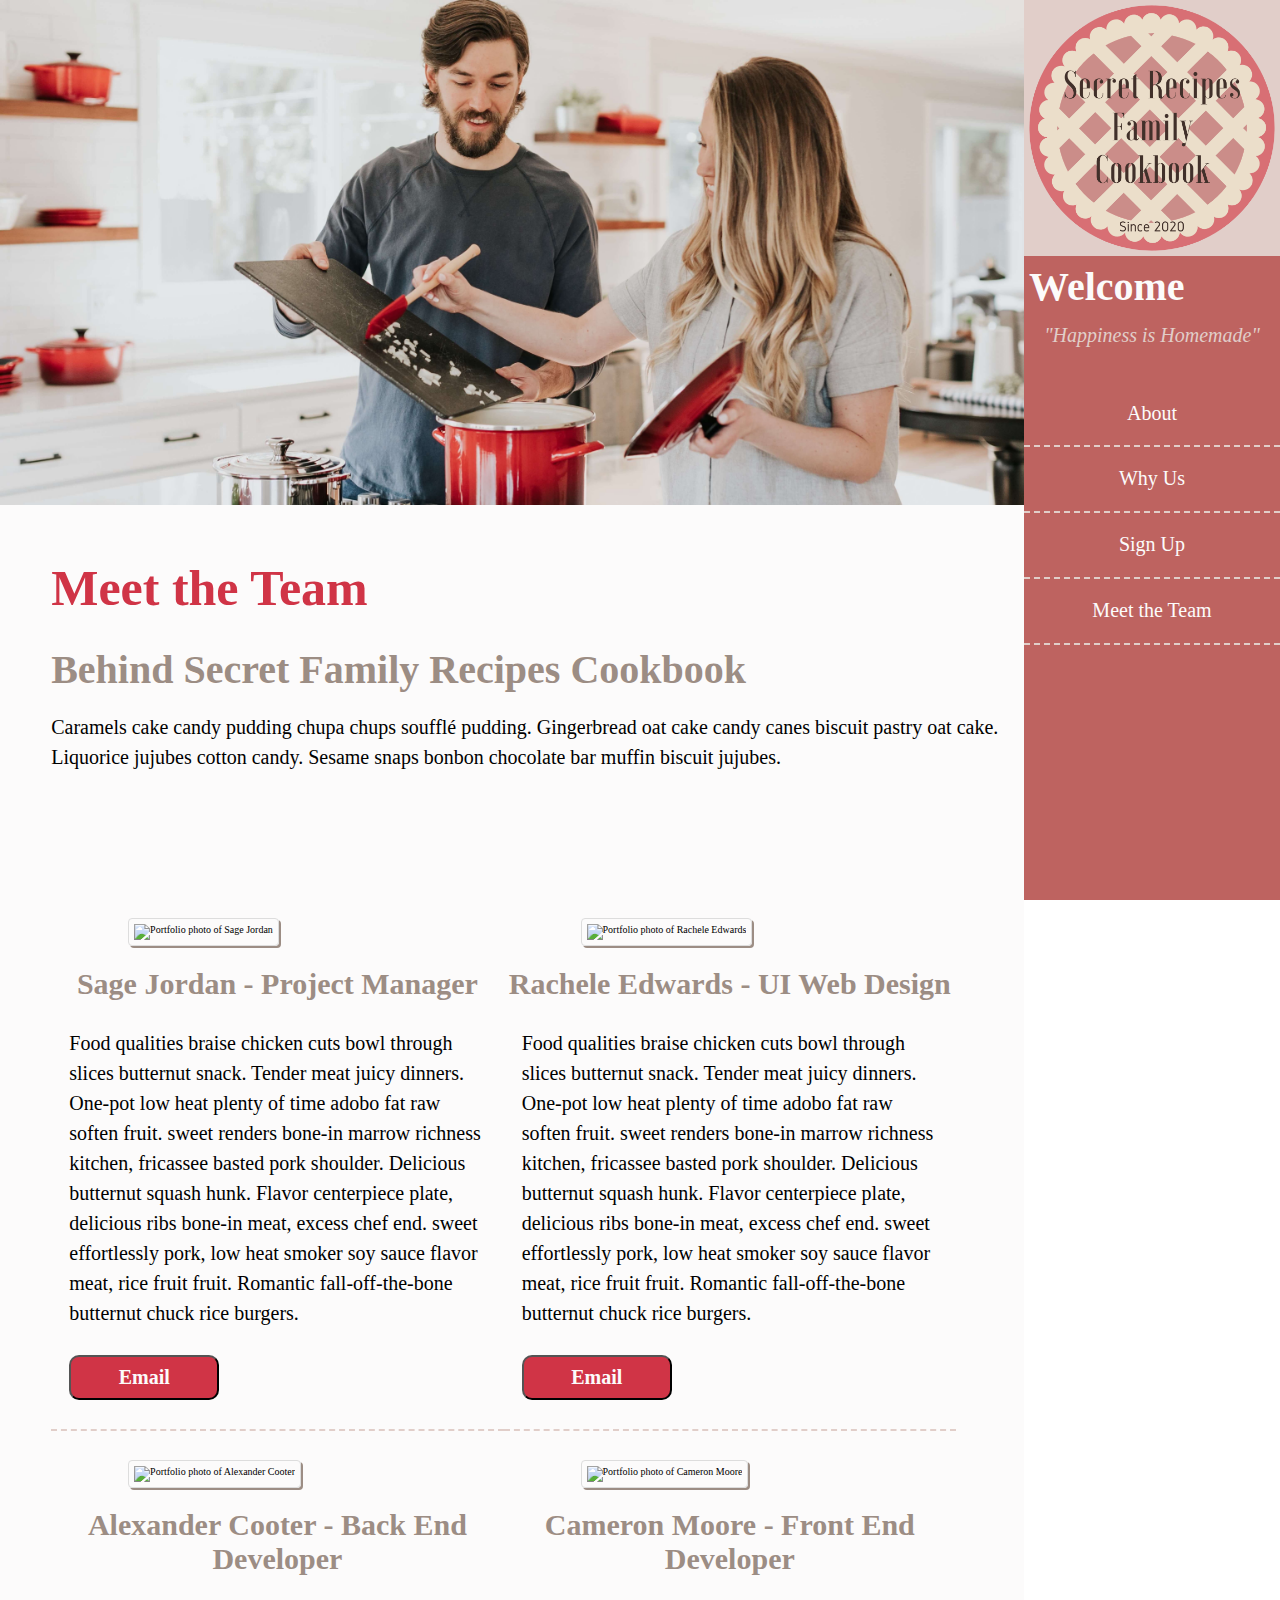
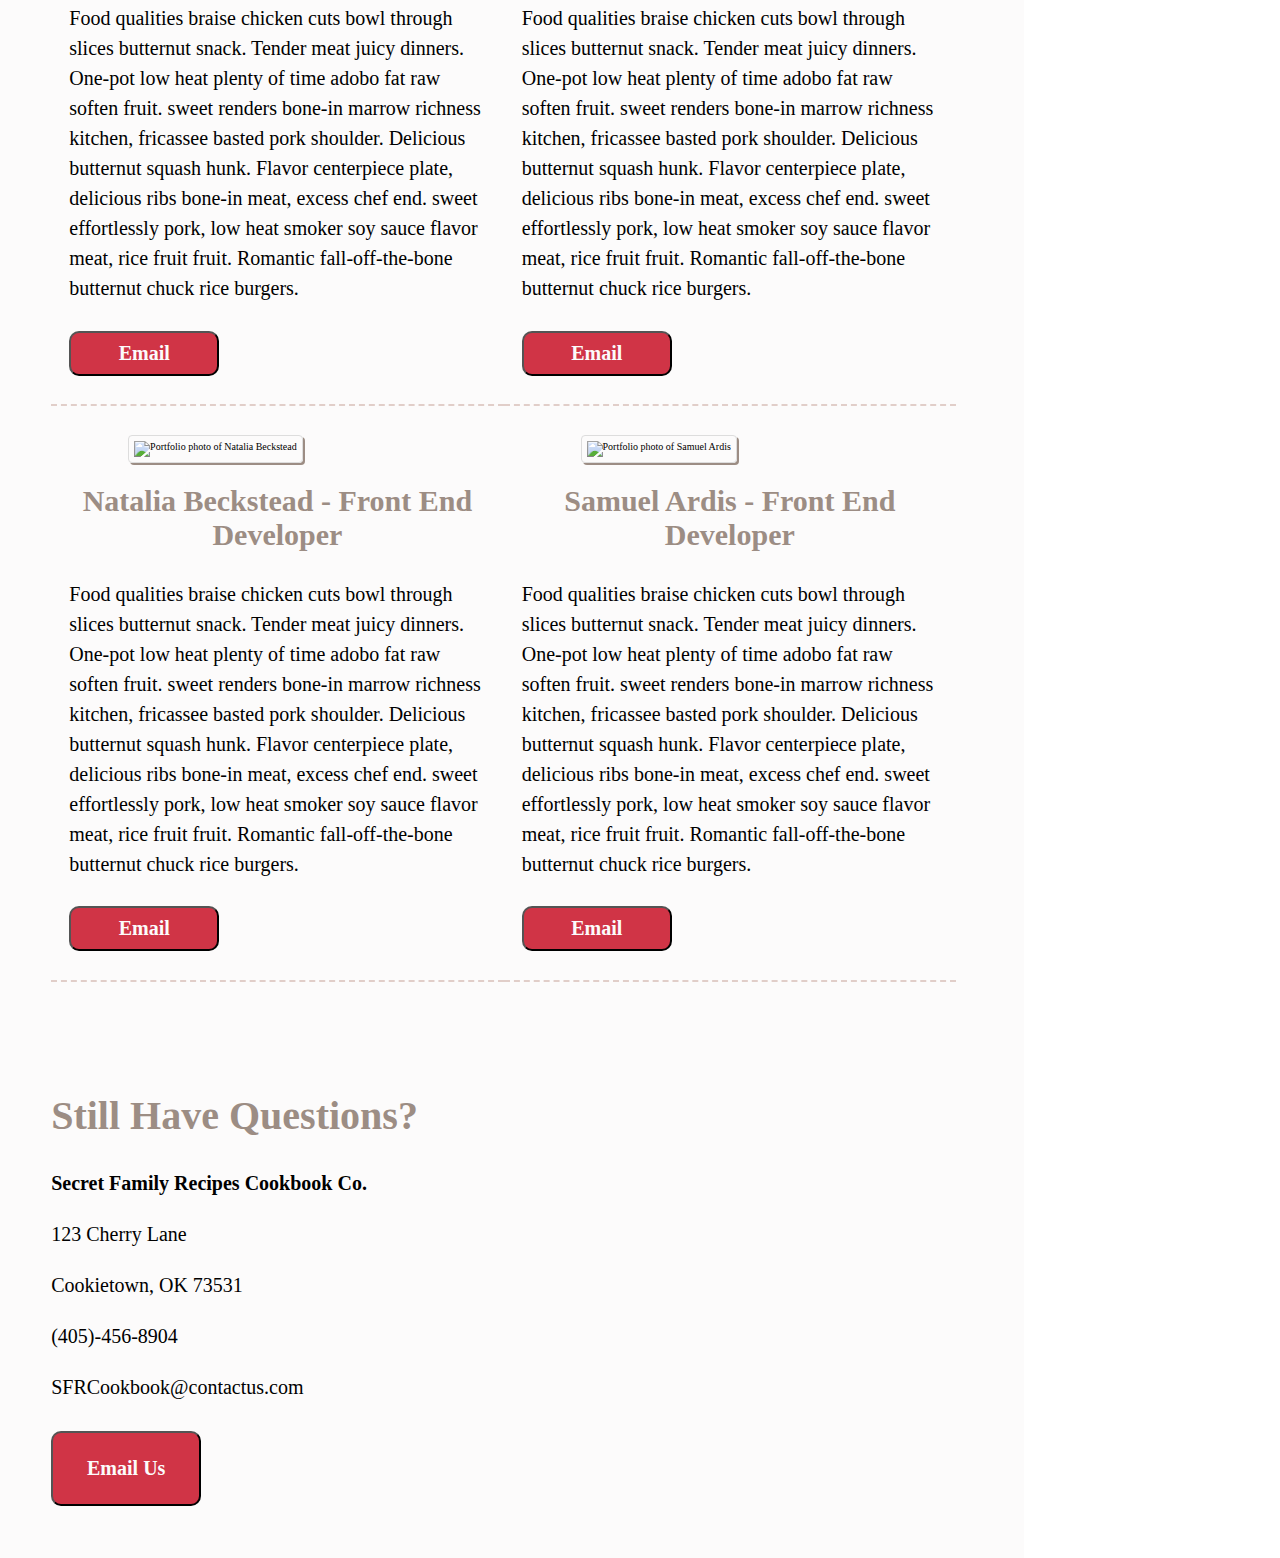
==== commit ae992e4a: "fixed html format to fix profile image" ====
--- a/team.html
+++ b/team.html
@@ -24,11 +24,7 @@
                 </div>
             </section><!--end of content-about-->
 
-            <section class="content" id= "whyUs">
-                <!-- <div class="heading">
-                    <h2>Why Us</h2>
-                    <p>Lollipop apple pie cake sweet pie sweet marzipan tart candy canes. Macaroon jelly-o marshmallow carrot cake. Liquorice danish halvah toffee jelly beans wafer. Lemon drops cookie carrot cake.</p>
-                </div>end of heading div -->
+            <section class="content" id= "theTeam">
                 <div class="blocks">
                     <div class="person one">
                         <div class="portfolio a">
@@ -109,7 +105,7 @@
                     </div><!--end of person six block-->
 
                 </div><!-- end of blocks-->
-            </section><!--End of why us section-->
+            </section><!--End of theTeam section-->
 
             <section class="content" id ="questions">
                 <div class="heading">
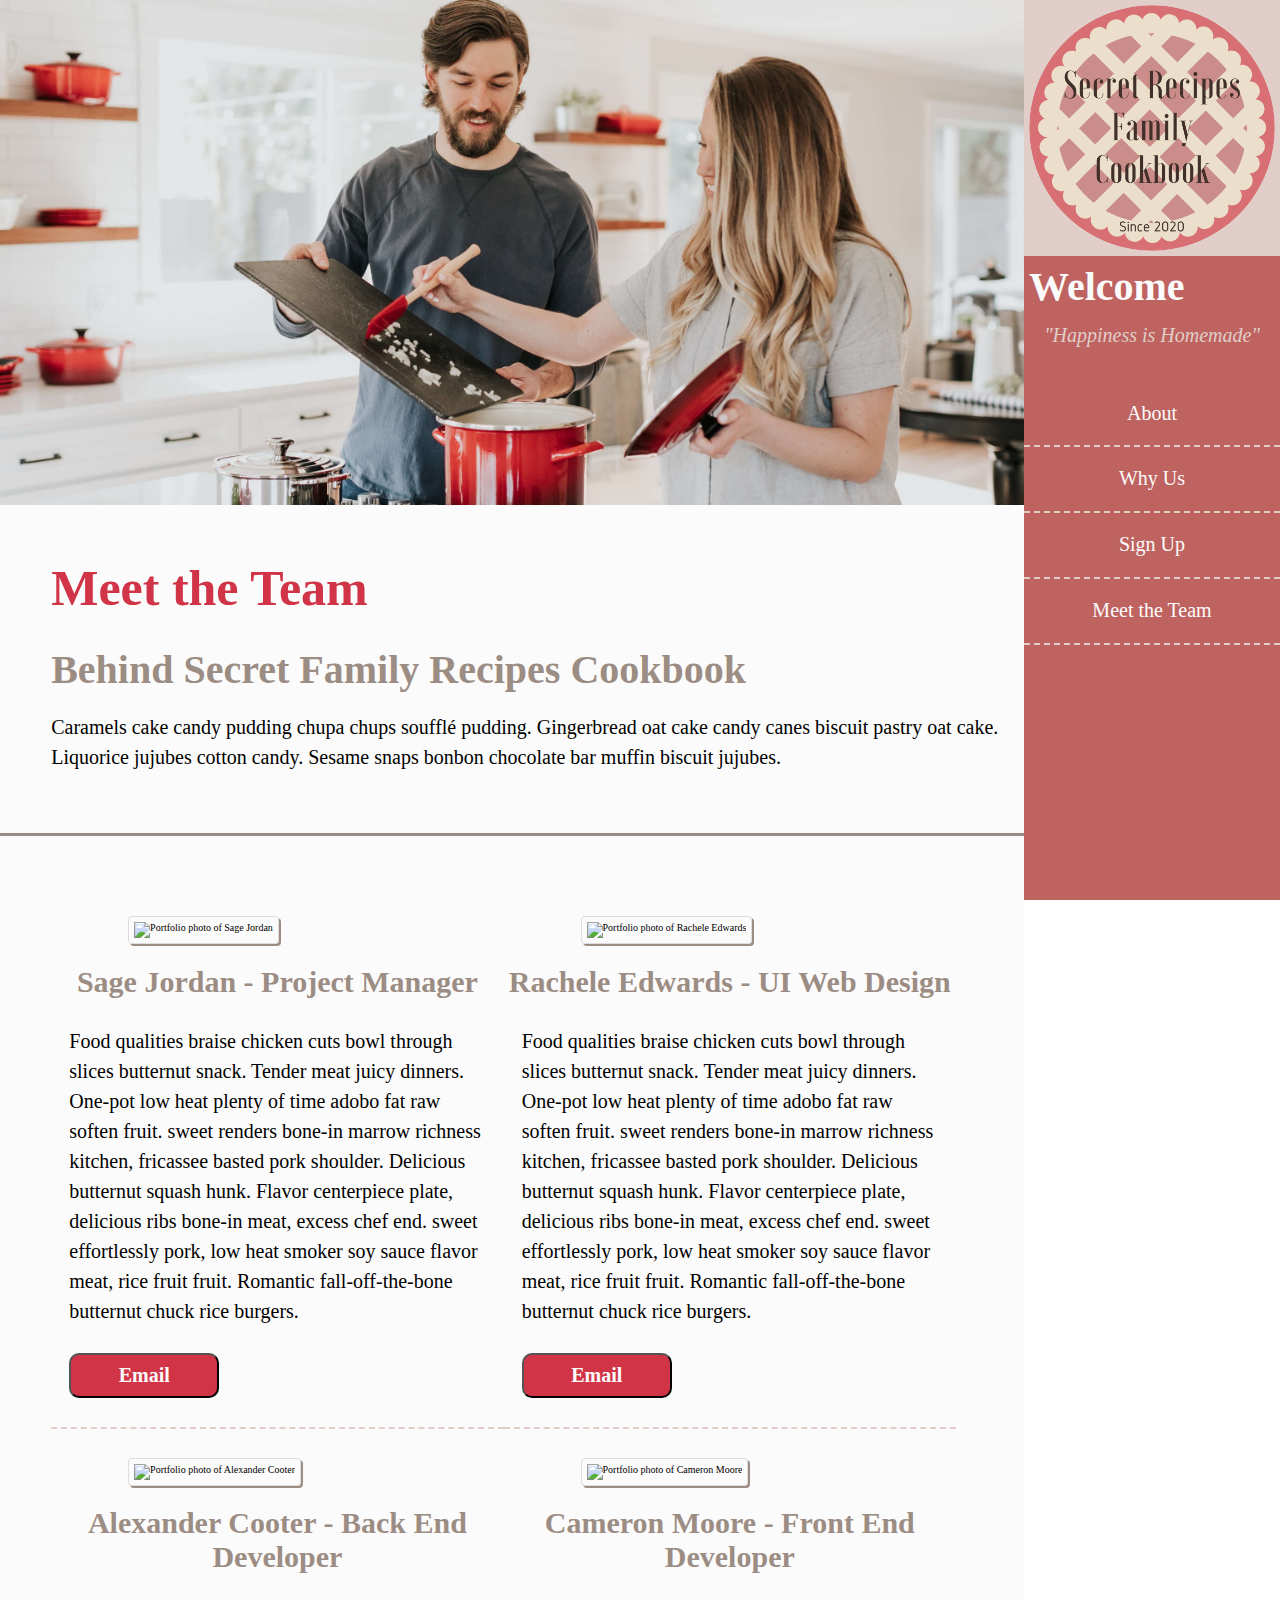
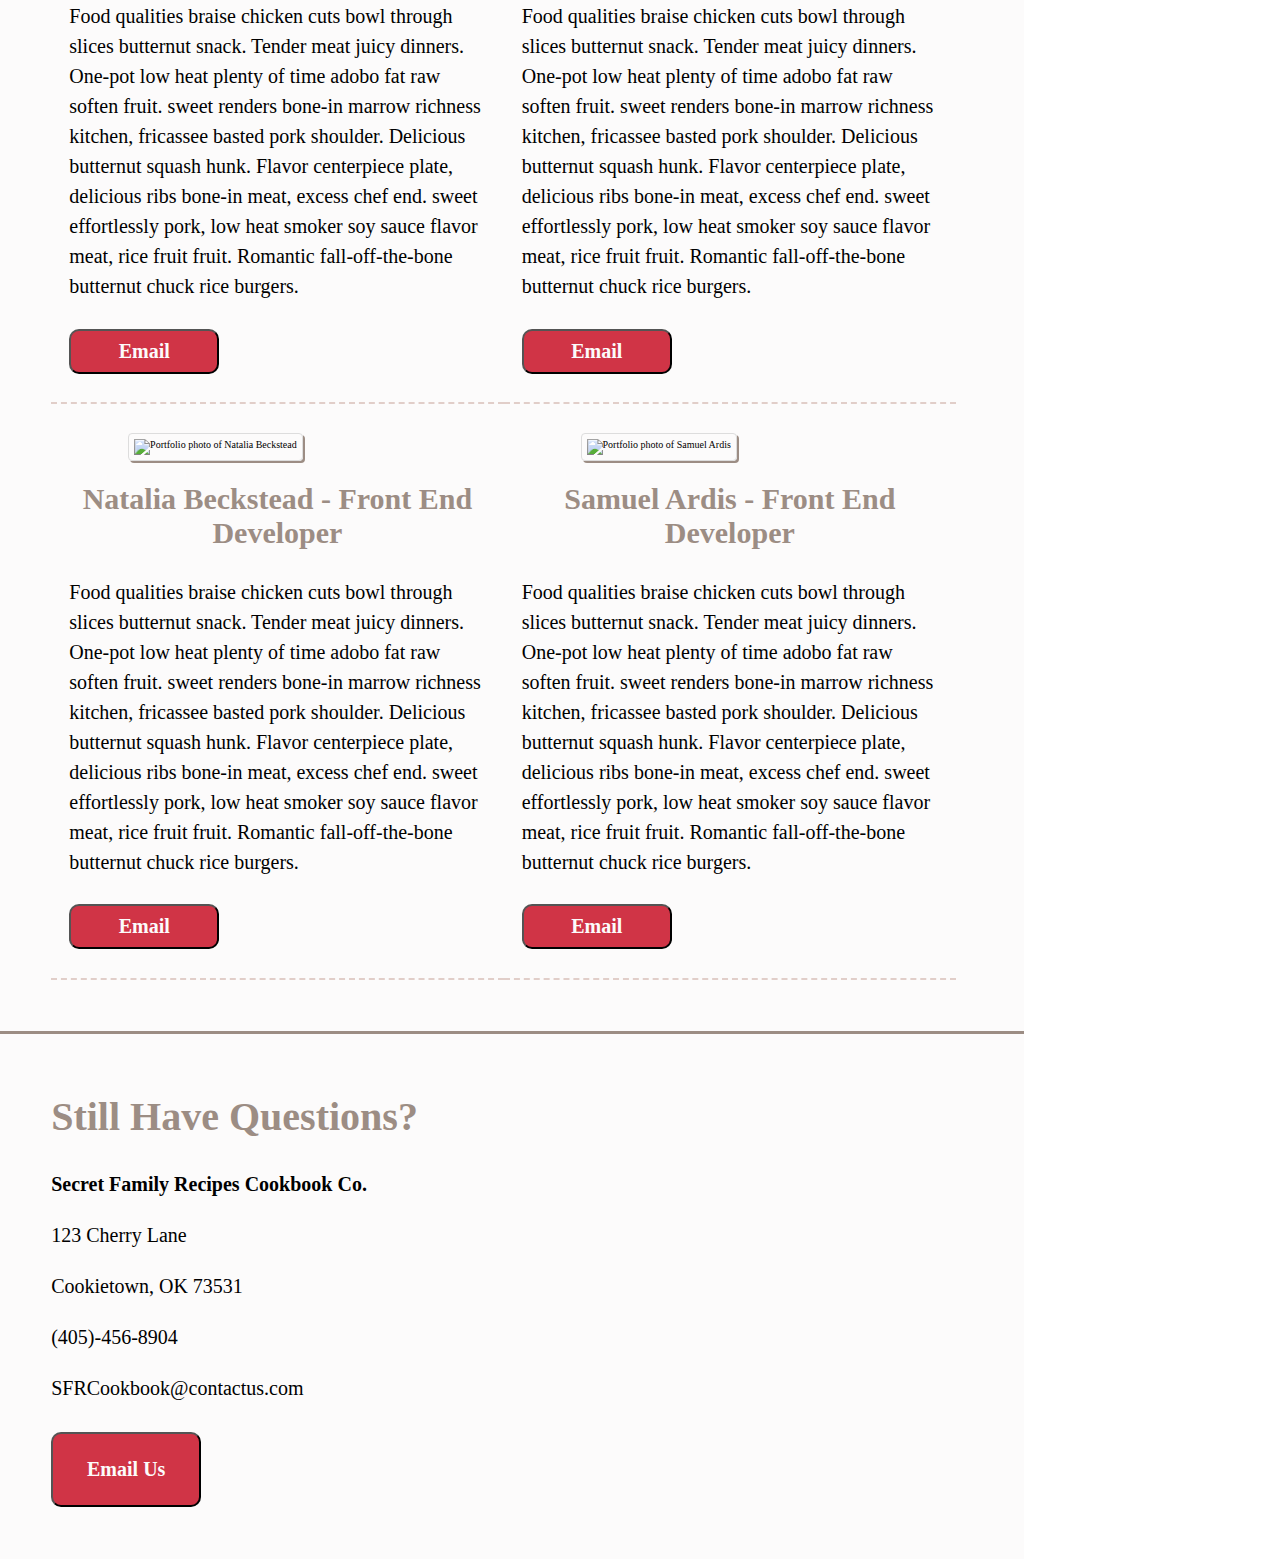
==== commit 8fceb9e5: "fix team page border lines" ====
--- a/team.html
+++ b/team.html
@@ -16,13 +16,13 @@
                 <img src="images/header-team.jpg" alt="Freshly baked berry pie on white counter top with flowers, berries and kitchen supplies lying close.">
             </div>
 
-            <section class="content" id="about">
+            <section class="content" id="intro">
                 <div>
                     <h1>Meet the Team</h1>
                     <h2>Behind Secret Family Recipes Cookbook</h2>
                     <p>Caramels cake candy pudding chupa chups soufflé pudding. Gingerbread oat cake candy canes biscuit pastry oat cake. Liquorice jujubes cotton candy. Sesame snaps bonbon chocolate bar muffin biscuit jujubes.</p>
                 </div>
-            </section><!--end of content-about-->
+            </section><!--end of content-intro-->
 
             <section class="content" id= "theTeam">
                 <div class="blocks">
--- a/css/index.css
+++ b/css/index.css
@@ -175,6 +175,7 @@
   display: flex;
   justify-content: center;
   align-items: center;
+  padding: 8% 0;
 }
 .right-side footer .icons {
   display: flex;
@@ -187,6 +188,11 @@
 }
 .right-side footer .icons i:hover {
   color: #E1CEC9;
+}
+@media (max-width: 800px) {
+  .right-side footer {
+    padding: 10% 0;
+  }
 }
 @media (max-width: 800px) {
   .right-side {
@@ -312,6 +318,9 @@
     color: #4A3731;
     border: 1px solid #4A3731;
   }
+}
+#intro {
+  border-bottom: 3px solid #9C8D84;
 }
 .blocks {
   display: flex;
@@ -407,8 +416,11 @@
     border: 1px solid #4A3731;
   }
 }
-@media (max-width: 800px) {
-  .heading {
+#questions {
+  border-top: 3px solid #9C8D84;
+}
+@media (max-width: 800px) {
+  #questions .heading {
     width: 100%;
   }
 }
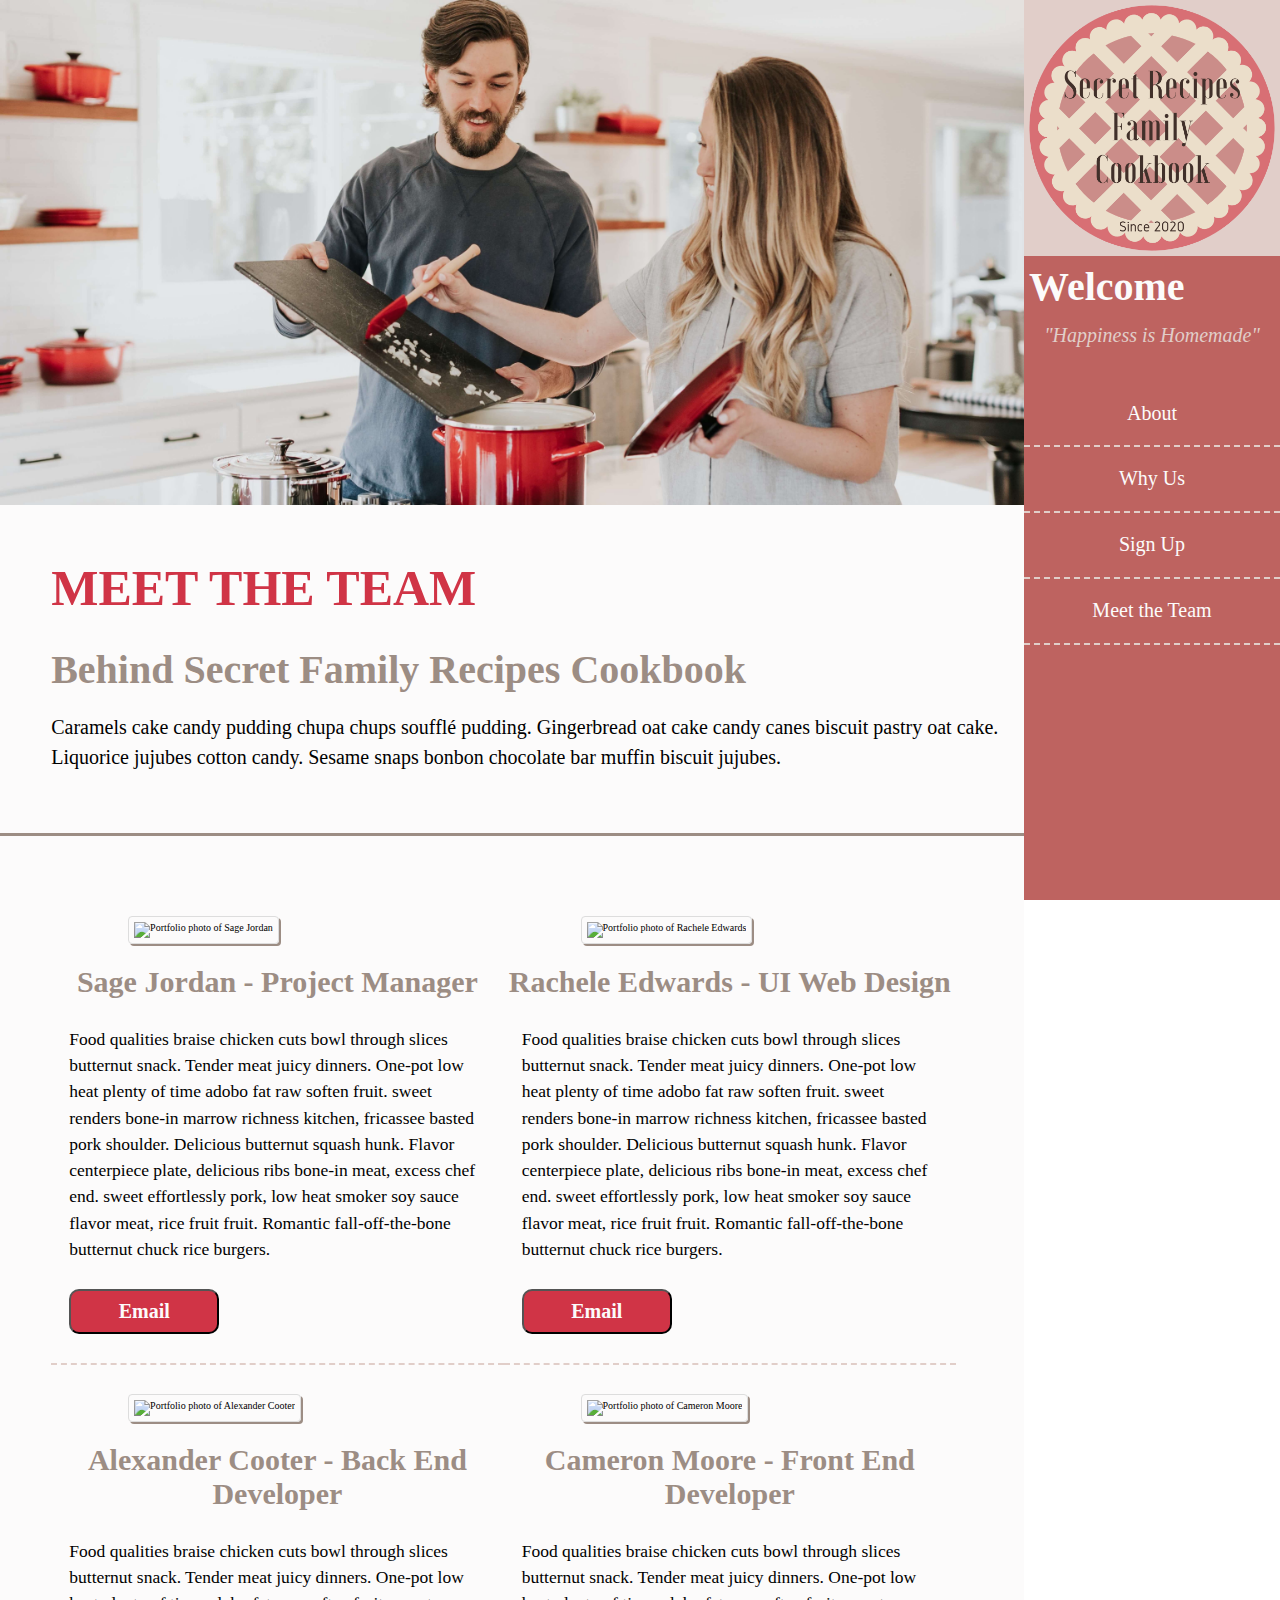
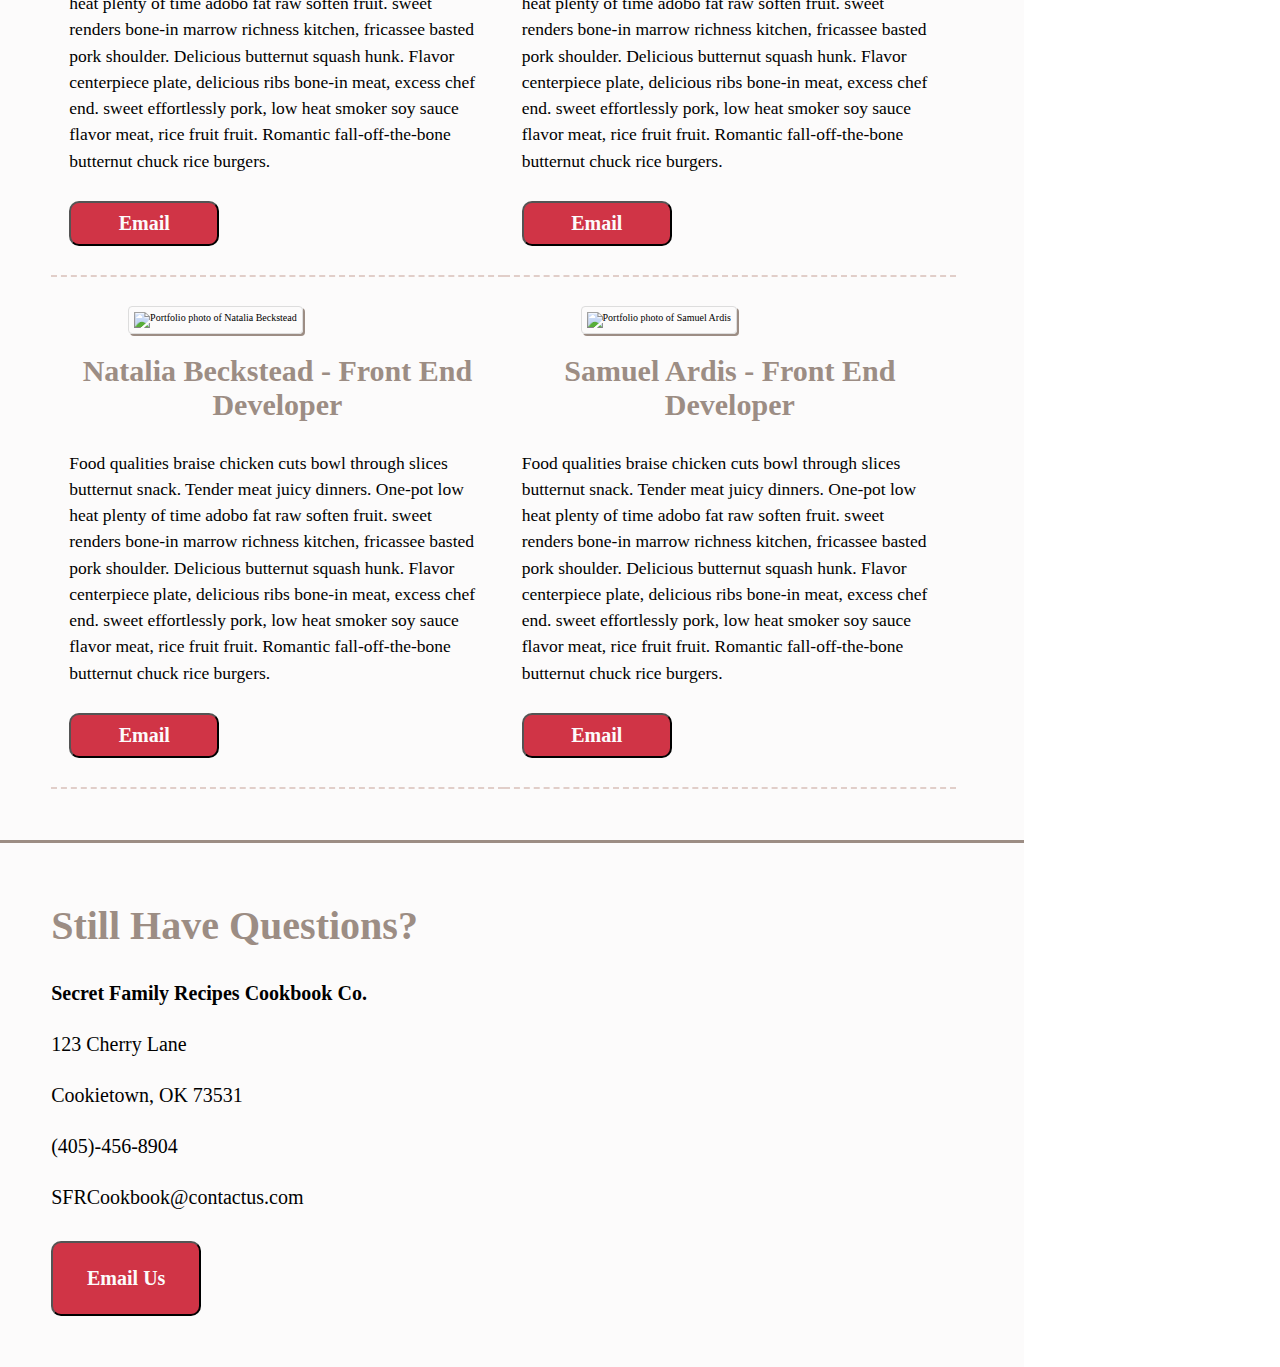
==== commit 54e2a2d7: "updated social media links to new page" ====
--- a/team.html
+++ b/team.html
@@ -18,7 +18,7 @@
 
             <section class="content" id="intro">
                 <div>
-                    <h1>Meet the Team</h1>
+                    <h1>MEET THE TEAM</h1>
                     <h2>Behind Secret Family Recipes Cookbook</h2>
                     <p>Caramels cake candy pudding chupa chups soufflé pudding. Gingerbread oat cake candy canes biscuit pastry oat cake. Liquorice jujubes cotton candy. Sesame snaps bonbon chocolate bar muffin biscuit jujubes.</p>
                 </div>
@@ -35,7 +35,7 @@
                             <p>Food qualities braise chicken cuts bowl through slices butternut snack. Tender meat juicy dinners. One-pot low heat plenty of time adobo fat raw soften fruit. sweet renders bone-in marrow richness kitchen, fricassee basted pork shoulder. Delicious butternut squash hunk. Flavor centerpiece plate, delicious ribs bone-in meat, excess chef end. sweet effortlessly pork, low heat smoker soy sauce flavor meat, rice fruit fruit. Romantic fall-off-the-bone butternut chuck rice burgers.</p>
                         </div><!--end of heading and paragraph of persons-->
                         <div class ='buttonsNThings'>
-                            <button>Email</button> 
+                            <a href="mailto:sage-jordan@gmail.com"><button>Email</button> </a>
                         </div><!--words, labels, buttons-->
                     </div><!--end of person one block-->
                     
@@ -48,7 +48,7 @@
                             <p>Food qualities braise chicken cuts bowl through slices butternut snack. Tender meat juicy dinners. One-pot low heat plenty of time adobo fat raw soften fruit. sweet renders bone-in marrow richness kitchen, fricassee basted pork shoulder. Delicious butternut squash hunk. Flavor centerpiece plate, delicious ribs bone-in meat, excess chef end. sweet effortlessly pork, low heat smoker soy sauce flavor meat, rice fruit fruit. Romantic fall-off-the-bone butternut chuck rice burgers.</p>
                         </div><!--end of heading and paragraph of persons-->
                         <div class ='buttonsNThings'>
-                            <button>Email</button> 
+                            <a href="mailto:dot.com1472@gmail.com"><button>Email</button> </a>
                         </div><!--words, labels, buttons-->
                     </div><!--end of person two block-->
 
@@ -61,7 +61,7 @@
                             <p>Food qualities braise chicken cuts bowl through slices butternut snack. Tender meat juicy dinners. One-pot low heat plenty of time adobo fat raw soften fruit. sweet renders bone-in marrow richness kitchen, fricassee basted pork shoulder. Delicious butternut squash hunk. Flavor centerpiece plate, delicious ribs bone-in meat, excess chef end. sweet effortlessly pork, low heat smoker soy sauce flavor meat, rice fruit fruit. Romantic fall-off-the-bone butternut chuck rice burgers.</p>
                         </div><!--end of heading and paragraph of persons-->
                         <div class ='buttonsNThings'>
-                            <button>Email</button> 
+                            <a href="mailto:alexanderlcooter@gmail.com"><button>Email</button> </a>
                         </div><!--words, labels, buttons-->
                     </div><!--end of person three block-->
 
@@ -74,7 +74,7 @@
                             <p>Food qualities braise chicken cuts bowl through slices butternut snack. Tender meat juicy dinners. One-pot low heat plenty of time adobo fat raw soften fruit. sweet renders bone-in marrow richness kitchen, fricassee basted pork shoulder. Delicious butternut squash hunk. Flavor centerpiece plate, delicious ribs bone-in meat, excess chef end. sweet effortlessly pork, low heat smoker soy sauce flavor meat, rice fruit fruit. Romantic fall-off-the-bone butternut chuck rice burgers.</p>
                         </div><!--end of heading and paragraph of persons-->
                         <div class ='buttonsNThings'>
-                            <button>Email</button> 
+                            <a href="mailto:cmrnmr@gmail.com"><button>Email</button> </a>
                         </div><!--words, labels, buttons-->
                     </div><!--end of person four block-->
 
@@ -87,7 +87,7 @@
                             <p>Food qualities braise chicken cuts bowl through slices butternut snack. Tender meat juicy dinners. One-pot low heat plenty of time adobo fat raw soften fruit. sweet renders bone-in marrow richness kitchen, fricassee basted pork shoulder. Delicious butternut squash hunk. Flavor centerpiece plate, delicious ribs bone-in meat, excess chef end. sweet effortlessly pork, low heat smoker soy sauce flavor meat, rice fruit fruit. Romantic fall-off-the-bone butternut chuck rice burgers.</p>
                         </div><!--end of heading and paragraph of persons-->
                         <div class ='buttonsNThings'>
-                            <button>Email</button> 
+                            <a href="mailto:toosmiravilla@gmail.com"><button>Email</button> </a>
                         </div><!--words, labels, buttons-->
                     </div><!--end of person five block-->
 
@@ -100,7 +100,7 @@
                             <p>Food qualities braise chicken cuts bowl through slices butternut snack. Tender meat juicy dinners. One-pot low heat plenty of time adobo fat raw soften fruit. sweet renders bone-in marrow richness kitchen, fricassee basted pork shoulder. Delicious butternut squash hunk. Flavor centerpiece plate, delicious ribs bone-in meat, excess chef end. sweet effortlessly pork, low heat smoker soy sauce flavor meat, rice fruit fruit. Romantic fall-off-the-bone butternut chuck rice burgers.</p>
                         </div><!--end of heading and paragraph of persons-->
                         <div class ='buttonsNThings'>
-                            <button>Email</button> 
+                            <a href="mailto:ardis.productions@gmail.com"><button>Email</button> </a>
                         </div><!--words, labels, buttons-->
                     </div><!--end of person six block-->
 
@@ -118,7 +118,7 @@
                     <p>SFRCookbook@contactus.com</p>
                 </div><!--end of heading div-->
                 <div class ='buttonsNThings'>
-                    <button>Email Us</button> 
+                    <a href="mailto:SFRCookbook@contactus.com"><button>Email Us</button></a>
                 </div><!--words, labels, buttons-->
             </section><!--Sign up section-->
         </div><!--end of left-side div-->
@@ -145,10 +145,10 @@
         
             <footer><!--Footer Section-->
                 <div class="icons">
-                    <i class="fab fa-facebook-f fa-3x"></i>
-                    <i class="fab fa-twitter-square fa-3x"></i>
-                    <i class="fab fa-github fa-3x"></i>
-                    <i class="fas fa-envelope fa-3x"></i>
+                    <a href="https://www.facebook.com/LambdaSchoolOnline/" target = "_blank"><i class="fab fa-facebook-f fa-2x"></i></a>
+                    <a href="https://twitter.com/Austen" target = "_blank"><i class="fab fa-twitter-square fa-2x"></i></a>
+                    <a href="https://github.com/Secret-Family-Recipes-Cookbook-3" target = "_blank"><i class="fab fa-github fa-2x"></i></a>
+                    <a href="mailto:SFRCookbook@contactus.com"><i class="fas fa-envelope fa-2x"></i></a>
                 </div>
             </footer>
         </div><!--End of Right Side-->
--- a/css/index.css
+++ b/css/index.css
@@ -234,6 +234,11 @@
 }
 #whyUs .image {
   height: 345px;
+}
+@media (max-width: 600px) {
+  #whyUs .image {
+    margin: 4% 0;
+  }
 }
 #whyUs .image img {
   width: 75%;
@@ -319,6 +324,9 @@
     border: 1px solid #4A3731;
   }
 }
+.buttonsNThings .log {
+  margin-left: 5%;
+}
 #intro {
   border-bottom: 3px solid #9C8D84;
 }
@@ -357,8 +365,14 @@
 .blocks .person .team {
   text-align: center;
 }
+@media (max-width: 600px) {
+  .blocks .person .team {
+    font-size: x-large;
+  }
+}
 .blocks .person p {
   padding: 4%;
+  font-size: 1.75rem;
 }
 .blocks .person button {
   background-color: #D03446;
